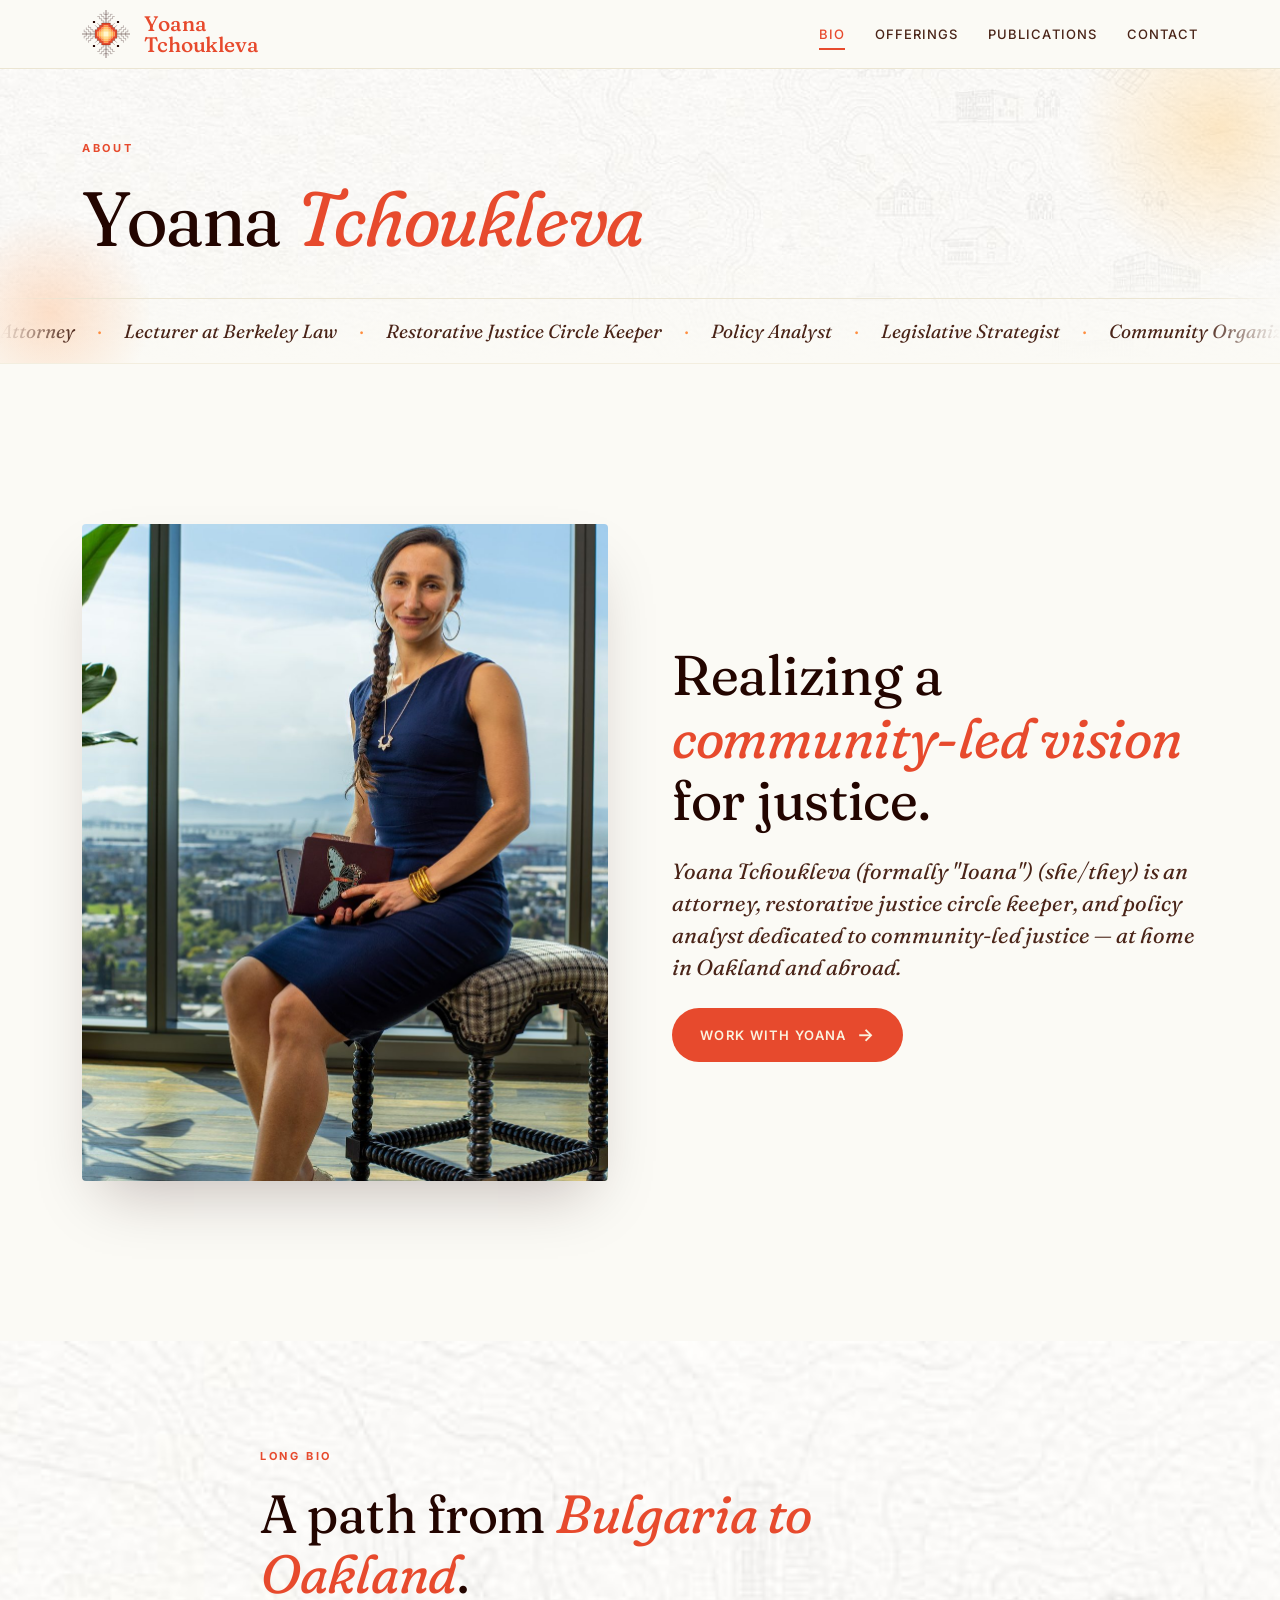
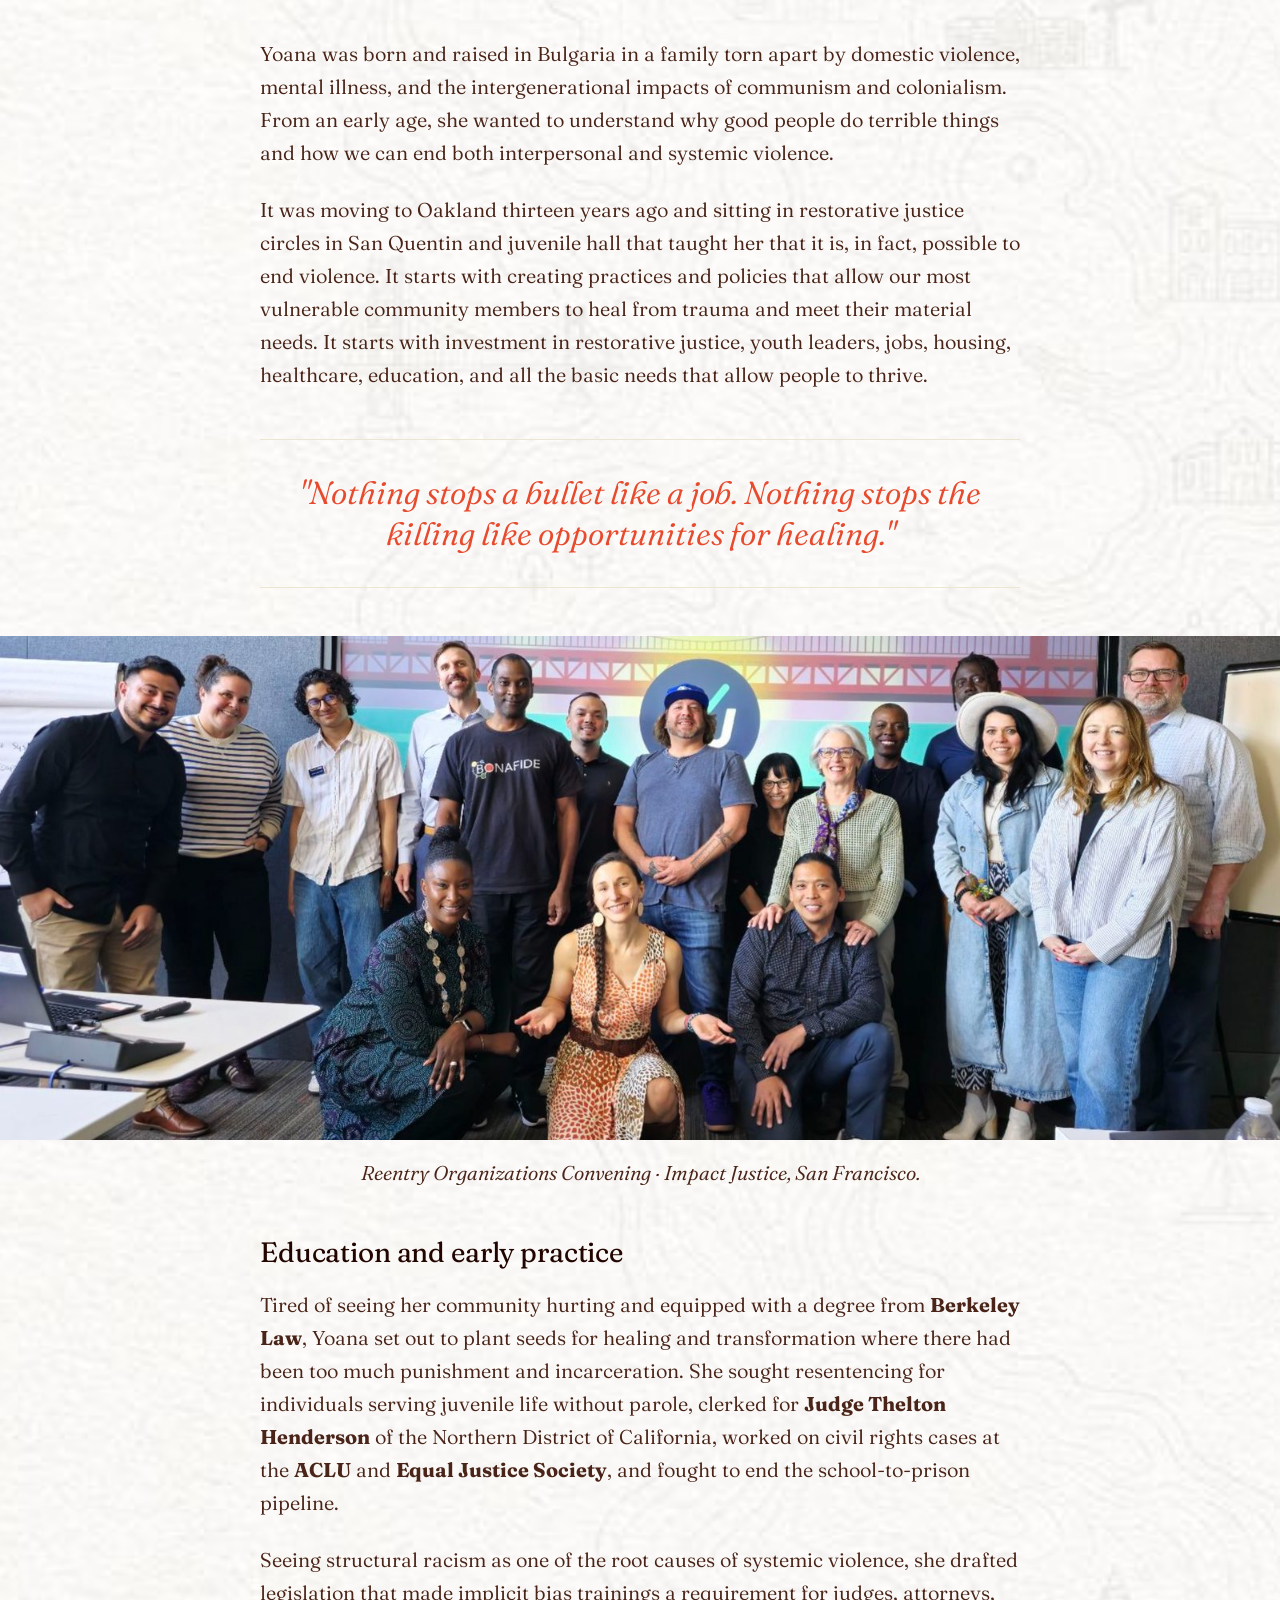
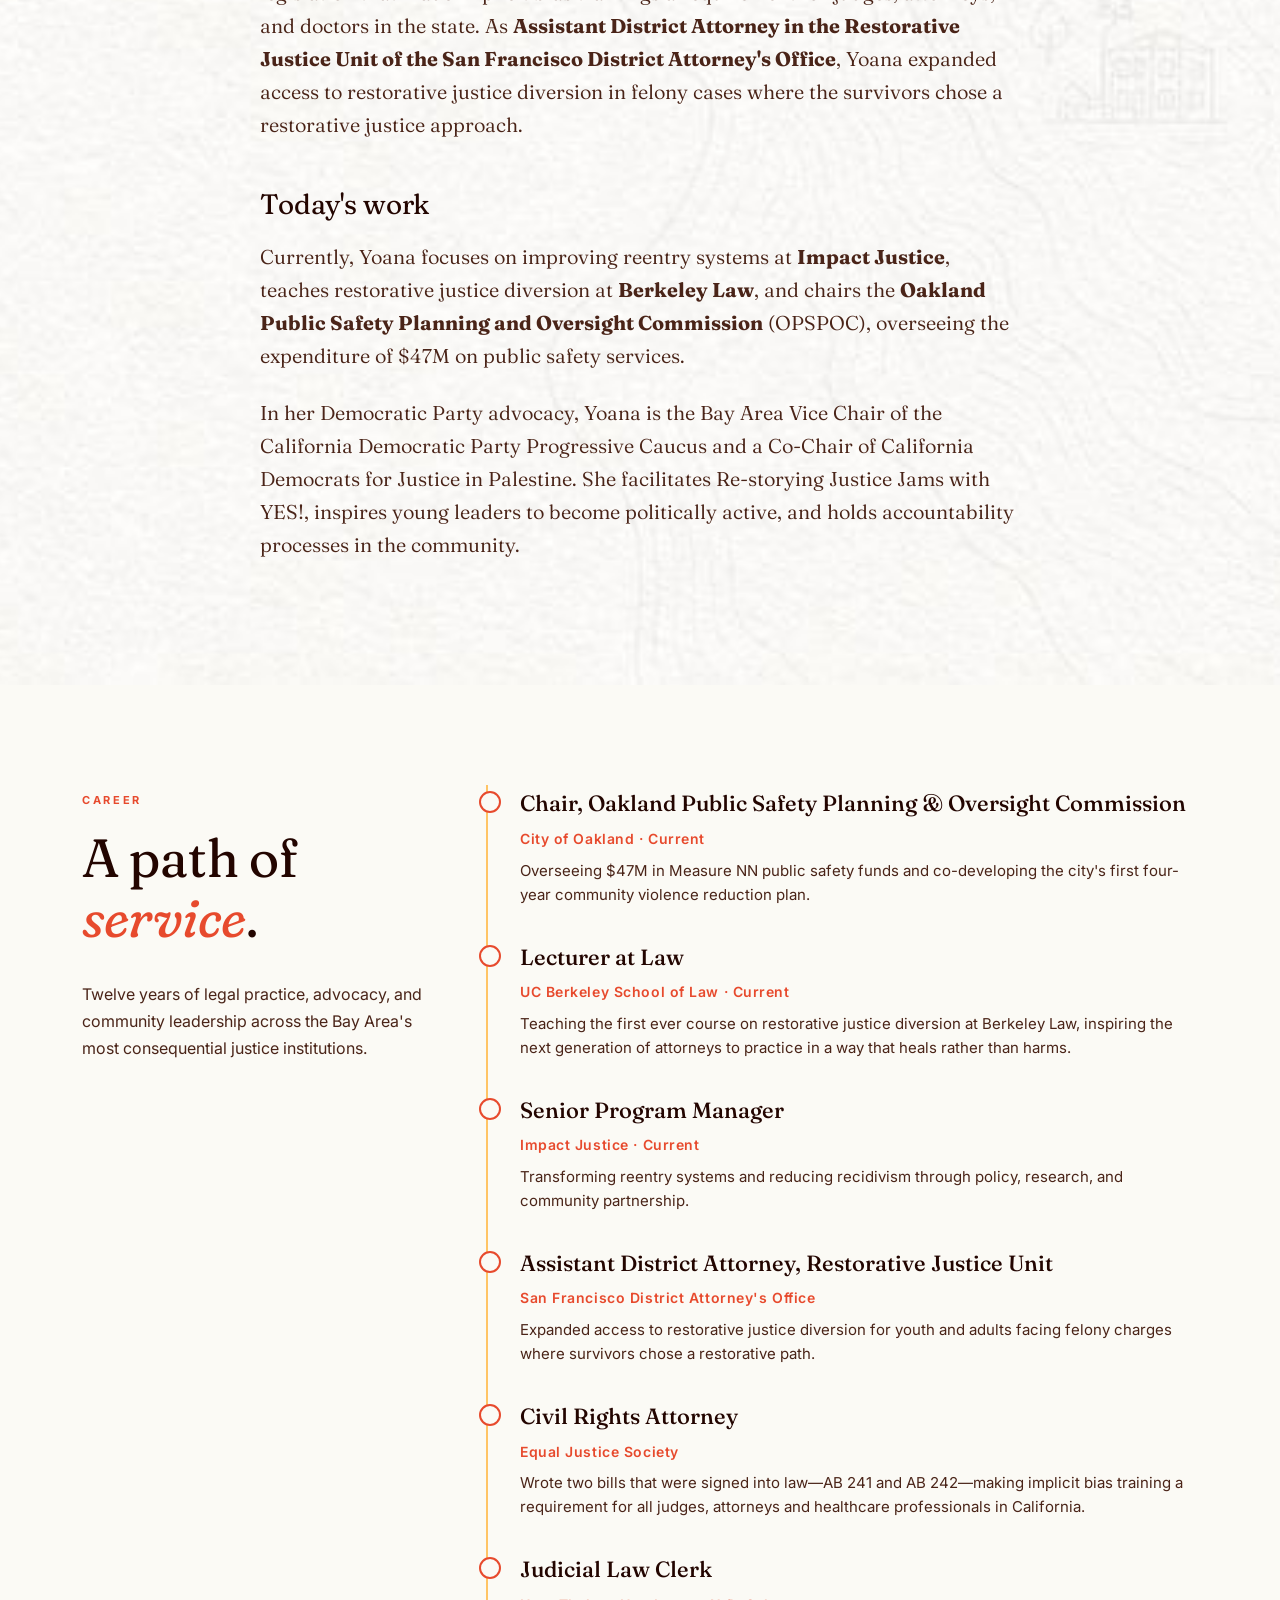
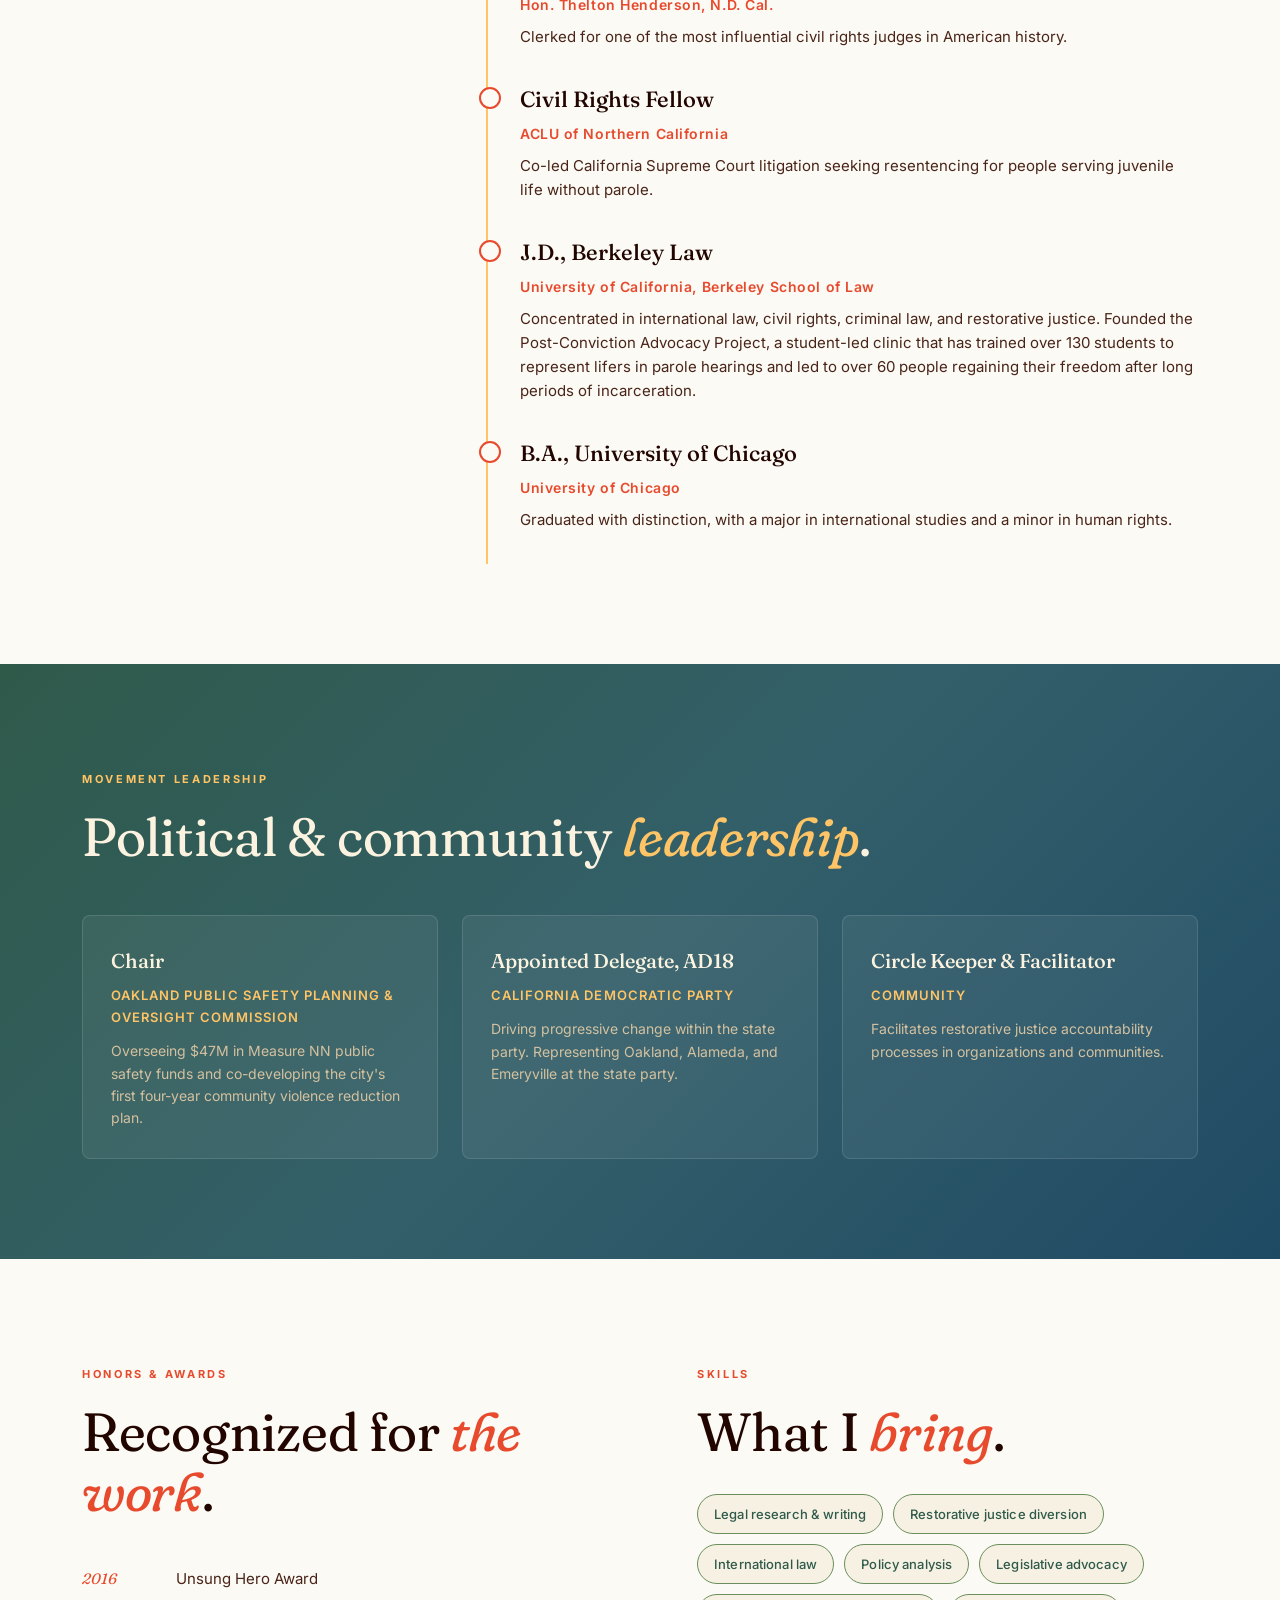
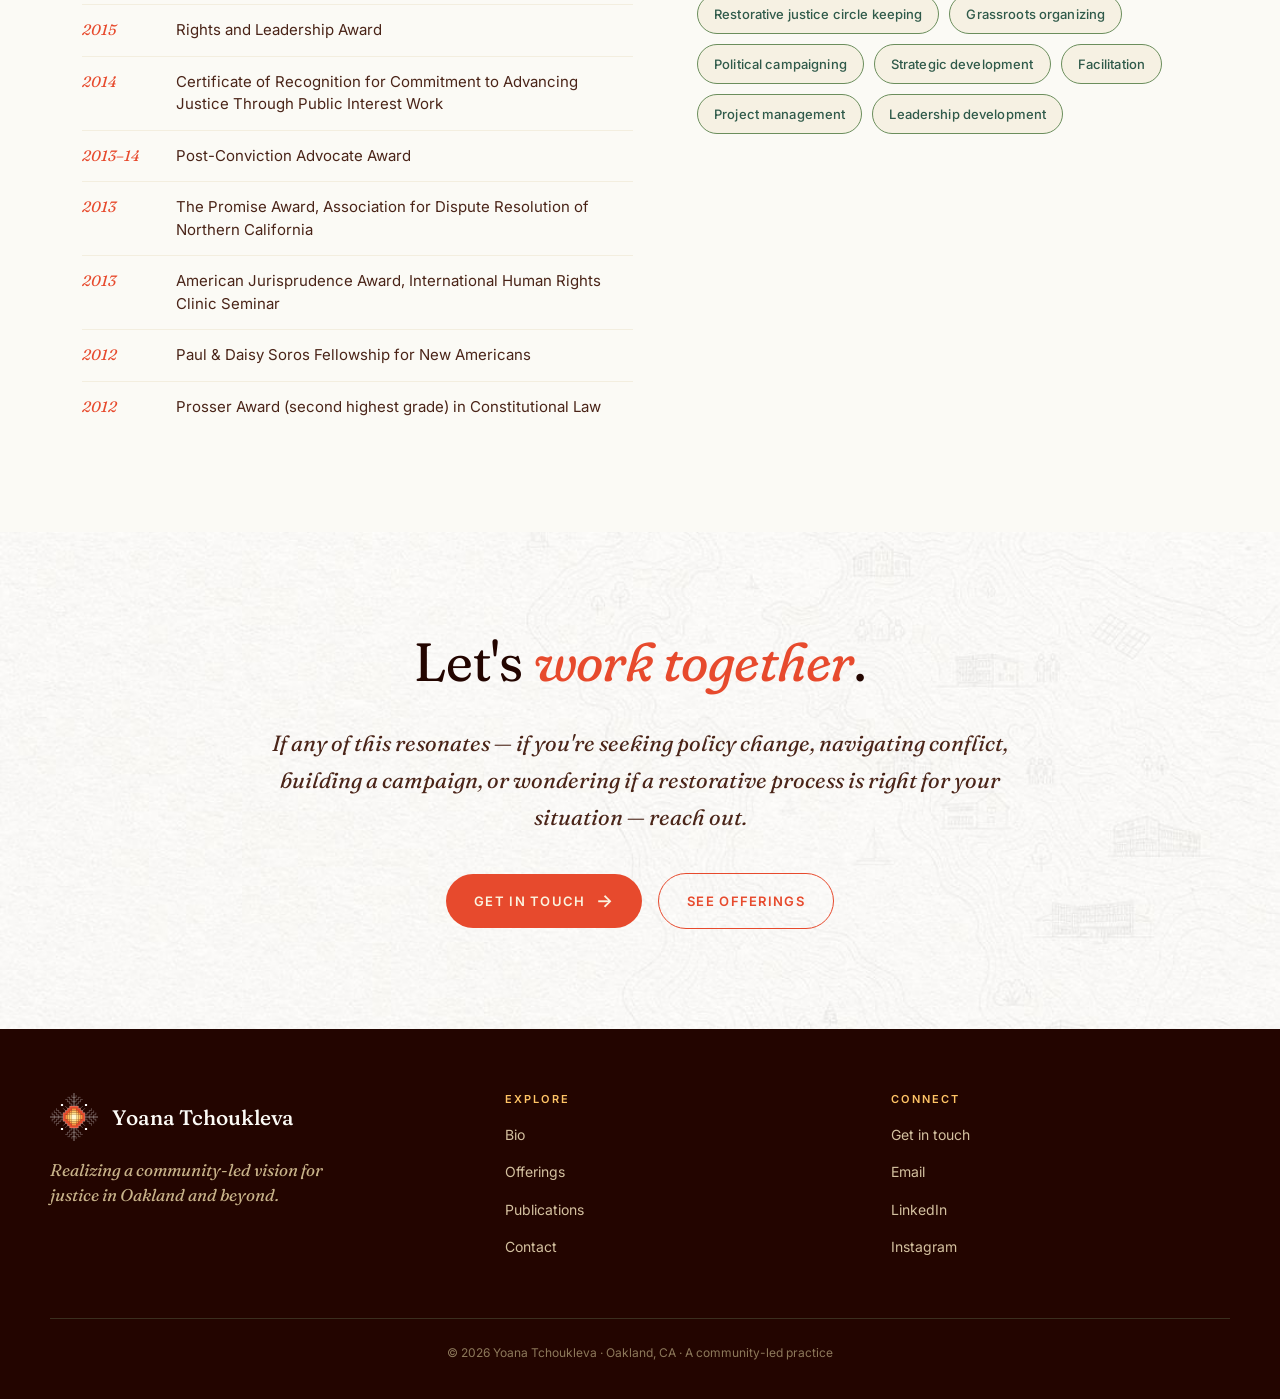
==== bio.html @ 7ffafb18 "Transfer Yoana Tchoukleva site files from iris-webflow-scripts Static multi-page site: index, bio, o" ====
<!DOCTYPE html>
<html lang="en">
<head>
<meta charset="UTF-8" />
<meta name="viewport" content="width=device-width, initial-scale=1.0" />
<title>Bio — Yoana Tchoukleva</title>
<link rel="preconnect" href="https://fonts.googleapis.com">
<link rel="preconnect" href="https://fonts.gstatic.com" crossorigin>
<link href="https://fonts.googleapis.com/css2?family=Fraunces:ital,opsz,wght,SOFT,WONK@0,9..144,300..700,0..100,0..1;1,9..144,300..700,0..100,0..1&family=Inter:wght@300;400;500;600;700&display=swap" rel="stylesheet">
<link rel="icon" type="image/svg+xml" href="logo-mark.svg">
<link rel="stylesheet" href="styles.css">
<style>
  .bio-hero {
    display: grid;
    grid-template-columns: 1fr 1fr;
    gap: 64px;
    align-items: center;
    padding: 80px 0;
  }
  @media (max-width: 860px) {
    .bio-hero { grid-template-columns: 1fr; }
  }
  .bio-portrait-large {
    aspect-ratio: 4/5;
    border-radius: 4px;
    background: url('assets/yoana-portrait-butterfly-book.jpg') center/cover no-repeat;
    box-shadow: 0 30px 60px -20px rgba(35,5,0,0.25);
    position: relative;
    overflow: hidden;
  }
  .bio-intro h2 {
    font-size: clamp(36px, 4.4vw, 56px);
    margin-bottom: 24px;
  }
  .bio-intro h2 em { font-style: italic; color: var(--red); font-variation-settings: "SOFT" 100; }
  .bio-intro .lede {
    font-family: 'Fraunces', serif;
    font-size: 22px; font-style: italic;
    color: var(--ink-soft);
    line-height: 1.45;
    margin-bottom: 24px;
  }
  .identity-line {
    margin: 22px 0 28px;
    font-family: 'Fraunces', serif;
    font-size: 17px;
    line-height: 1.6;
    color: var(--green-deep);
    border-left: 3px solid var(--sun);
    padding-left: 18px;
  }

  .bio-narrative {
    background: url('assets/texture.jpg') center/cover, var(--bg-warm);
    padding: 100px 0;
  }
  .bio-narrative .narrow p {
    font-family: 'Fraunces', serif;
    font-size: 20px;
    line-height: 1.65;
    color: var(--ink-soft);
    margin-bottom: 24px;
    font-weight: 350;
  }
  .bio-narrative .narrow p.pullquote {
    font-size: 32px; font-style: italic;
    color: var(--red); text-align: center;
    margin: 48px 0;
    line-height: 1.3;
    border-top: 1px solid var(--line);
    border-bottom: 1px solid var(--line);
    padding: 32px 0;
  }
  .bio-narrative h3 {
    font-family: 'Fraunces', serif;
    font-size: 28px;
    margin: 48px 0 20px;
    color: var(--ink);
  }
  .bio-image-wide {
    width: 100vw;
    margin-left: calc(-50vw + 50%);
    height: 56vh;
    max-height: 520px;
    margin-top: 48px;
    margin-bottom: 48px;
    background: url('assets/workshop-cohort-group.jpg') center/cover no-repeat;
  }
  .bio-image-caption {
    font-family: 'Fraunces', serif;
    font-style: italic;
    font-size: 15px;
    color: var(--ink-mute);
    text-align: center;
    margin-top: -32px;
    margin-bottom: 48px;
  }

  .timeline {
    background: var(--bg);
    padding: 100px 0;
  }
  .timeline-grid {
    display: grid;
    grid-template-columns: 1fr 2fr;
    gap: 48px;
  }
  @media (max-width: 720px) {
    .timeline-grid { grid-template-columns: 1fr; }
  }
  .timeline-list {
    list-style: none;
    border-left: 2px solid var(--sun);
    padding-left: 32px;
  }
  .timeline-list li {
    margin-bottom: 32px;
    position: relative;
  }
  .timeline-list li::before {
    content: "";
    position: absolute;
    left: -41px; top: 6px;
    width: 18px; height: 18px;
    border-radius: 50%;
    background: var(--bg);
    border: 2px solid var(--red);
  }
  .timeline-list .role {
    font-family: 'Fraunces', serif;
    font-size: 22px;
    font-weight: 500;
    color: var(--ink);
    margin-bottom: 4px;
  }
  .timeline-list .org {
    font-size: 14px;
    color: var(--red);
    font-weight: 600;
    letter-spacing: 0.04em;
    margin-bottom: 8px;
    display: block;
  }
  .timeline-list .desc {
    font-size: 15px;
    color: var(--ink-soft);
    line-height: 1.6;
  }

  .current-roles {
    background: linear-gradient(135deg, var(--green-deep) 0%, #335f6a 50%, var(--bay-deep) 100%);
    color: #fbf3df;
    padding: 100px 0;
  }
  .current-roles h2 { color: #fbf3df; }
  .current-roles h2 em { color: var(--sun); }
  .current-roles .section-eyebrow { color: var(--sun); }
  .roles-grid {
    display: grid;
    grid-template-columns: repeat(auto-fit, minmax(260px, 1fr));
    gap: 24px;
    margin-top: 48px;
  }
  .role-card {
    background: rgba(255,255,255,0.06);
    border: 1px solid rgba(255,255,255,0.12);
    border-radius: 8px;
    padding: 28px;
  }
  .role-card .role {
    font-family: 'Fraunces', serif;
    font-size: 20px;
    font-weight: 500;
    margin-bottom: 6px;
    color: #fbf3df;
  }
  .role-card .org {
    font-size: 13px;
    color: var(--sun);
    letter-spacing: 0.08em;
    text-transform: uppercase;
    font-weight: 600;
    display: block;
    margin-bottom: 12px;
  }
  .role-card p {
    font-size: 14px;
    color: #d4c19f;
    line-height: 1.6;
  }

  /* HONORS & SKILLS */
  .recognition { background: var(--bg); padding: 100px 0; }
  .recognition-grid {
    display: grid;
    grid-template-columns: 1.1fr 1fr;
    gap: 64px;
    align-items: start;
  }
  @media (max-width: 860px) {
    .recognition-grid { grid-template-columns: 1fr; gap: 48px; }
  }
  .awards-list { list-style: none; padding: 0; margin-top: 32px; }
  .awards-list li {
    display: flex;
    gap: 16px;
    padding: 14px 0;
    border-bottom: 1px solid var(--line-soft);
    font-size: 15px;
    color: var(--ink-soft);
    line-height: 1.5;
  }
  .awards-list li:last-child { border-bottom: none; }
  .awards-list .yr {
    flex-shrink: 0;
    width: 78px;
    font-family: 'Fraunces', serif;
    font-style: italic;
    color: var(--red);
    font-variation-settings: "SOFT" 50;
  }
  .skills-tags {
    display: flex;
    flex-wrap: wrap;
    gap: 10px;
    margin-top: 32px;
  }
  .skills-tags span {
    background: var(--bg-warm);
    border: 1px solid var(--green);
    color: var(--green-deep);
    border-radius: 999px;
    padding: 8px 16px;
    font-size: 13px;
    font-weight: 500;
    letter-spacing: 0.01em;
  }

  /* IDENTITY MARQUEE (scrolling roles across the bottom of the hero) */
  .page-header.bio-header { padding-bottom: 0; }
  .identity-marquee {
    position: relative; z-index: 1;
    margin-top: 36px;
    overflow: hidden;
    border-top: 1px solid var(--line);
    padding: 16px 0;
    -webkit-mask-image: linear-gradient(to right, transparent 0, #000 6%, #000 94%, transparent 100%);
            mask-image: linear-gradient(to right, transparent 0, #000 6%, #000 94%, transparent 100%);
  }
  .identity-marquee-track {
    display: inline-flex;
    align-items: center;
    white-space: nowrap;
    will-change: transform;
    animation: identity-scroll 40s linear infinite;
  }
  .identity-marquee-track span {
    flex-shrink: 0;
    font-family: 'Fraunces', serif;
    font-style: italic;
    font-size: 19px;
    color: var(--ink-soft);
  }
  .identity-marquee-track span::after {
    content: "·";
    color: var(--sun-deep);
    margin: 0 22px;
    font-style: normal;
  }
  @keyframes identity-scroll {
    from { transform: translateX(0); }
    to   { transform: translateX(-50%); }
  }
  @media (prefers-reduced-motion: reduce) {
    .identity-marquee-track { animation: none; }
  }
  .sr-only {
    position: absolute; width: 1px; height: 1px;
    padding: 0; margin: -1px; overflow: hidden;
    clip: rect(0,0,0,0); white-space: nowrap; border: 0;
  }
</style>
</head>
<body>

<!-- NAV -->
<nav class="nav">
  <div class="nav-inner">
    <a href="index.html" class="logo logo-full">
      <span class="logo-mark"><img src="logo-mark.svg" alt="" /></span>
      <span class="logo-name"><span>Yoana</span><span>Tchoukleva</span></span>
    </a>
    <ul class="nav-tabs">
      <li><a href="bio.html" class="active">Bio</a></li>
      <li><a href="offerings.html">Offerings</a></li>
      <li><a href="publications.html">Publications</a></li>
      <li><a href="contact.html">Contact</a></li>
    </ul>
  </div>
</nav>

<!-- PAGE HEADER -->
<header class="page-header bio-header">
  <div class="container">
    <div class="section-eyebrow">About</div>
    <h1>Yoana <em>Tchoukleva</em></h1>
    <p class="sr-only">Attorney · Lecturer at Berkeley Law · Restorative Justice Circle Keeper · Policy Analyst · Legislative Strategist · Community Organizer · Change Maker · Bridge Builder · Mother</p>
  </div>
  <div class="identity-marquee" aria-hidden="true">
    <div class="identity-marquee-track">
      <span>Attorney</span><span>Lecturer at Berkeley Law</span><span>Restorative Justice Circle Keeper</span><span>Policy Analyst</span><span>Legislative Strategist</span><span>Community Organizer</span><span>Change Maker</span><span>Bridge Builder</span><span>Mother</span><span>Attorney</span><span>Lecturer at Berkeley Law</span><span>Restorative Justice Circle Keeper</span><span>Policy Analyst</span><span>Legislative Strategist</span><span>Community Organizer</span><span>Change Maker</span><span>Bridge Builder</span><span>Mother</span>
    </div>
  </div>
</header>

<!-- INTRO + PORTRAIT -->
<section style="padding: 80px 0; background: var(--bg);">
  <div class="container">
    <div class="bio-hero">
      <div class="bio-portrait-large" aria-label="Photo of Yoana"></div>
      <div class="bio-intro">
        <h2>Realizing a <em>community-led vision</em> for justice.</h2>
        <p class="lede">Yoana Tchoukleva (formally "Ioana") (she/they) is an attorney, restorative justice circle keeper, and policy analyst dedicated to community-led justice — at home in Oakland and abroad.</p>
        <a href="contact.html" class="btn">Work with Yoana <span class="btn-arrow">→</span></a>
      </div>
    </div>
  </div>
</section>

<!-- NARRATIVE BIO -->
<section class="bio-narrative">
  <div class="container">
    <div class="narrow">
      <div class="section-eyebrow">Long Bio</div>
      <h2 class="section-title">A path from <em>Bulgaria to Oakland</em>.</h2>

      <p>Yoana was born and raised in Bulgaria in a family torn apart by domestic violence, mental illness, and the intergenerational impacts of communism and colonialism. From an early age, she wanted to understand why good people do terrible things and how we can end both interpersonal and systemic violence.</p>

      <p>It was moving to Oakland thirteen years ago and sitting in restorative justice circles in San Quentin and juvenile hall that taught her that it is, in fact, possible to end violence. It starts with creating practices and policies that allow our most vulnerable community members to heal from trauma and meet their material needs. It starts with investment in restorative justice, youth leaders, jobs, housing, healthcare, education, and all the basic needs that allow people to thrive.</p>

      <p class="pullquote">"Nothing stops a bullet like a job. Nothing stops the killing like opportunities for healing."</p>
    </div>
  </div>

  <div class="bio-image-wide" aria-label="Oakland community"></div>

  <div class="container">
    <div class="narrow">
      <p class="bio-image-caption">Reentry Organizations Convening · Impact Justice, San Francisco.</p>

      <h3>Education and early practice</h3>
      <p>Tired of seeing her community hurting and equipped with a degree from <strong>Berkeley Law</strong>, Yoana set out to plant seeds for healing and transformation where there had been too much punishment and incarceration. She sought resentencing for individuals serving juvenile life without parole, clerked for <strong>Judge Thelton Henderson</strong> of the Northern District of California, worked on civil rights cases at the <strong>ACLU</strong> and <strong>Equal Justice Society</strong>, and fought to end the school-to-prison pipeline.</p>

      <p>Seeing structural racism as one of the root causes of systemic violence, she drafted legislation that made implicit bias trainings a requirement for judges, attorneys, and doctors in the state. As <strong>Assistant District Attorney in the Restorative Justice Unit of the San Francisco District Attorney's Office</strong>, Yoana expanded access to restorative justice diversion in felony cases where the survivors chose a restorative justice approach.</p>

      <h3>Today's work</h3>
      <p>Currently, Yoana focuses on improving reentry systems at <strong>Impact Justice</strong>, teaches restorative justice diversion at <strong>Berkeley Law</strong>, and chairs the <strong>Oakland Public Safety Planning and Oversight Commission</strong> (OPSPOC), overseeing the expenditure of $47M on public safety services.</p>

      <p>In her Democratic Party advocacy, Yoana is the Bay Area Vice Chair of the California Democratic Party Progressive Caucus and a Co-Chair of California Democrats for Justice in Palestine. She facilitates Re-storying Justice Jams with YES!, inspires young leaders to become politically active, and holds accountability processes in the community.</p>
    </div>
  </div>
</section>

<!-- CAREER TIMELINE -->
<section class="timeline">
  <div class="container">
    <div class="timeline-grid">
      <div>
        <div class="section-eyebrow">Career</div>
        <h2 class="section-title">A path of <em>service</em>.</h2>
        <p style="color: var(--ink-soft); font-size: 16px;">Twelve years of legal practice, advocacy, and community leadership across the Bay Area's most consequential justice institutions.</p>
      </div>
      <ul class="timeline-list">
        <li>
          <div class="role">Chair, Oakland Public Safety Planning &amp; Oversight Commission</div>
          <span class="org">City of Oakland · Current</span>
          <p class="desc">Overseeing $47M in Measure NN public safety funds and co-developing the city's first four-year community violence reduction plan.</p>
        </li>
        <li>
          <div class="role">Lecturer at Law</div>
          <span class="org">UC Berkeley School of Law · Current</span>
          <p class="desc">Teaching the first ever course on restorative justice diversion at Berkeley Law, inspiring the next generation of attorneys to practice in a way that heals rather than harms.</p>
        </li>
        <li>
          <div class="role">Senior Program Manager</div>
          <span class="org">Impact Justice · Current</span>
          <p class="desc">Transforming reentry systems and reducing recidivism through policy, research, and community partnership.</p>
        </li>
        <li>
          <div class="role">Assistant District Attorney, Restorative Justice Unit</div>
          <span class="org">San Francisco District Attorney's Office</span>
          <p class="desc">Expanded access to restorative justice diversion for youth and adults facing felony charges where survivors chose a restorative path.</p>
        </li>
        <li>
          <div class="role">Civil Rights Attorney</div>
          <span class="org">Equal Justice Society</span>
          <p class="desc">Wrote two bills that were signed into law—AB 241 and AB 242—making implicit bias training a requirement for all judges, attorneys and healthcare professionals in California.</p>
        </li>
        <li>
          <div class="role">Judicial Law Clerk</div>
          <span class="org">Hon. Thelton Henderson, N.D. Cal.</span>
          <p class="desc">Clerked for one of the most influential civil rights judges in American history.</p>
        </li>
        <li>
          <div class="role">Civil Rights Fellow</div>
          <span class="org">ACLU of Northern California</span>
          <p class="desc">Co-led California Supreme Court litigation seeking resentencing for people serving juvenile life without parole.</p>
        </li>
        <li>
          <div class="role">J.D., Berkeley Law</div>
          <span class="org">University of California, Berkeley School of Law</span>
          <p class="desc">Concentrated in international law, civil rights, criminal law, and restorative justice. Founded the Post-Conviction Advocacy Project, a student-led clinic that has trained over 130 students to represent lifers in parole hearings and led to over 60 people regaining their freedom after long periods of incarceration.</p>
        </li>
        <li>
          <div class="role">B.A., University of Chicago</div>
          <span class="org">University of Chicago</span>
          <p class="desc">Graduated with distinction, with a major in international studies and a minor in human rights.</p>
        </li>
      </ul>
    </div>
  </div>
</section>

<!-- CURRENT POLITICAL ROLES -->
<section class="current-roles">
  <div class="container">
    <div class="section-eyebrow">Movement leadership</div>
    <h2 class="section-title">Political &amp; community <em>leadership</em>.</h2>
    <div class="roles-grid">
      <div class="role-card">
        <div class="role">Chair</div>
        <span class="org">Oakland Public Safety Planning &amp; Oversight Commission</span>
        <p>Overseeing $47M in Measure NN public safety funds and co-developing the city's first four-year community violence reduction plan.</p>
      </div>
      <div class="role-card">
        <div class="role">Appointed Delegate, AD18</div>
        <span class="org">California Democratic Party</span>
        <p>Driving progressive change within the state party. Representing Oakland, Alameda, and Emeryville at the state party.</p>
      </div>
      <div class="role-card">
        <div class="role">Circle Keeper &amp; Facilitator</div>
        <span class="org">Community</span>
        <p>Facilitates restorative justice accountability processes in organizations and communities.</p>
      </div>
    </div>
  </div>
</section>

<!-- HONORS & SKILLS -->
<section class="recognition">
  <div class="container">
    <div class="recognition-grid">
      <div>
        <div class="section-eyebrow">Honors &amp; Awards</div>
        <h2 class="section-title">Recognized for <em>the work</em>.</h2>
        <ul class="awards-list">
          <li><span class="yr">2016</span><span>Unsung Hero Award</span></li>
          <li><span class="yr">2015</span><span>Rights and Leadership Award</span></li>
          <li><span class="yr">2014</span><span>Certificate of Recognition for Commitment to Advancing Justice Through Public Interest Work</span></li>
          <li><span class="yr">2013–14</span><span>Post-Conviction Advocate Award</span></li>
          <li><span class="yr">2013</span><span>The Promise Award, Association for Dispute Resolution of Northern California</span></li>
          <li><span class="yr">2013</span><span>American Jurisprudence Award, International Human Rights Clinic Seminar</span></li>
          <li><span class="yr">2012</span><span>Paul &amp; Daisy Soros Fellowship for New Americans</span></li>
          <li><span class="yr">2012</span><span>Prosser Award (second highest grade) in Constitutional Law</span></li>
        </ul>
      </div>
      <div>
        <div class="section-eyebrow">Skills</div>
        <h2 class="section-title">What I <em>bring</em>.</h2>
        <div class="skills-tags">
          <span>Legal research &amp; writing</span>
          <span>Restorative justice diversion</span>
          <span>International law</span>
          <span>Policy analysis</span>
          <span>Legislative advocacy</span>
          <span>Restorative justice circle keeping</span>
          <span>Grassroots organizing</span>
          <span>Political campaigning</span>
          <span>Strategic development</span>
          <span>Facilitation</span>
          <span>Project management</span>
          <span>Leadership development</span>
        </div>
      </div>
    </div>
  </div>
</section>

<!-- CTA -->
<section style="padding: 100px 0; background: url('assets/texture.jpg') center/cover, var(--bg-warm); text-align: center;">
  <div class="container">
    <div class="narrow">
      <h2 class="section-title">Let's <em>work together</em>.</h2>
      <p style="font-family: 'Fraunces', serif; font-size: 22px; color: var(--ink-soft); font-style: italic; margin-bottom: 36px;">If any of this resonates — if you're seeking policy change, navigating conflict, building a campaign, or wondering if a restorative process is right for your situation — reach out.</p>
      <a href="contact.html" class="btn">Get in touch <span class="btn-arrow">→</span></a>
      <a href="offerings.html" class="btn btn-outline" style="margin-left: 12px;">See offerings</a>
    </div>
  </div>
</section>

<!-- FOOTER -->
<footer>
  <div class="footer-inner">
    <div>
      <a href="index.html" class="logo">
        <span class="logo-mark"><img src="logo-mark-light.svg" alt="" /></span>
        <span class="logo-name">Yoana Tchoukleva</span>
      </a>
      <p class="footer-blurb">Realizing a community-led vision for justice in Oakland and beyond.</p>
    </div>
    <div class="footer-col">
      <h4>Explore</h4>
      <ul>
        <li><a href="bio.html">Bio</a></li>
        <li><a href="offerings.html">Offerings</a></li>
        <li><a href="publications.html">Publications</a></li>
        <li><a href="contact.html">Contact</a></li>
      </ul>
    </div>
    <div class="footer-col">
      <h4>Connect</h4>
      <ul>
        <li><a href="contact.html">Get in touch</a></li>
        <li><a href="mailto:Yoana.Tchoukleva@gmail.com">Email</a></li>
        <li><a href="https://www.linkedin.com/in/ioanatchoukleva/" target="_blank" rel="noopener">LinkedIn</a></li>
        <li><a href="https://www.instagram.com/yoana.tch/" target="_blank" rel="noopener">Instagram</a></li>
      </ul>
    </div>
  </div>
  <div class="copyright">© <span class="cr-year">2026</span> Yoana Tchoukleva · Oakland, CA · A community-led practice</div>
</footer>

<script>document.querySelectorAll('.cr-year').forEach(function(el){el.textContent=new Date().getFullYear();});</script>

</body>
</html>
---- styles.css ----
/* ============================================================
   Yoana Tchoukleva — shared stylesheet (v2)
   Brighter palette · Fraunces headlines · community circle motif
   ============================================================ */

:root {
  /* === Pulled directly from Yoana Logo SVG === */
  --logo-cream:  #fff6cf;  /* innermost */
  --logo-pale:   #ffde8c;
  --logo-amber:  #ffc465;
  --logo-orange: #ff8e3f;
  --logo-red:    #e74a2d;  /* primary brand red — wordmark + frame */
  --logo-ink:    #230500;  /* deep brown-black */

  /* === Surfaces (off-white primary, textured paper as warm accent) === */
  --bg:        #fbfaf5;     /* off-white page background */
  --bg-card:   #ffffff;     /* pure white for cards */
  --bg-warm:   #f6f1e3;     /* paper tone behind texture */
  --bg-deep:   #ffe7b3;     /* deeper warm for highlights */

  /* === Ink === */
  --ink:       #230500;     /* deep brown-black from logo */
  --ink-soft:  #4a2418;     /* softer brown */
  --ink-mute:  #7a4a35;     /* muted warm brown */

  /* === Brights (logo) === */
  --sun:       #ffc465;     /* amber */
  --sun-deep:  #ff8e3f;     /* orange */
  --red:       #e74a2d;     /* vermillion — primary action */
  --red-deep:  #b83518;     /* darker red for hover */
  --gold:      #f4c656;     /* deeper gold (was too pale) */

  /* === Living accents — green & blue (Bay & hills) === */
  --green:      #6b8e5c;    /* hill green */
  --green-deep: #2f5a4a;    /* forest green */
  --bay:        #3e7393;    /* bay blue */
  --bay-deep:   #1f4a64;    /* deep bay */

  /* === Lines === */
  --line:      #ebe5d2;
  --line-soft: #f3eedf;
  --line-warm: #f4cc7d;
}

* { box-sizing: border-box; margin: 0; padding: 0; }
html { scroll-behavior: smooth; }

body {
  font-family: 'Inter', sans-serif;
  color: var(--ink);
  background: var(--bg);
  line-height: 1.7;
  font-weight: 400;
  -webkit-font-smoothing: antialiased;
}

h1, h2, h3, h4, .serif {
  font-family: 'Fraunces', serif;
  font-weight: 400;
  font-variation-settings: "SOFT" 50, "WONK" 0;
  letter-spacing: -0.005em;
  line-height: 1.12;
  color: var(--ink);
}

a { color: var(--red); text-decoration: none; transition: color .2s; }
a:hover { color: var(--red-deep); }

.container { max-width: 1180px; margin: 0 auto; padding: 0 32px; }
.narrow { max-width: 760px; margin: 0 auto; }

/* Footer logo uses cream — override for dark footer bg */
footer .logo .logo-name { color: var(--bg) !important; }

/* ============================================================
   NAV
   ============================================================ */
.nav {
  position: sticky; top: 0; z-index: 50;
  background: rgba(251, 250, 245, 0.94);
  backdrop-filter: blur(10px);
  border-bottom: 1px solid var(--line);
}
.nav-inner {
  display: flex; align-items: center; justify-content: space-between;
  padding: 10px 32px;
  max-width: 1180px; margin: 0 auto;
  min-height: 68px;
}
.logo {
  display: flex; align-items: center; gap: 14px;
  font-family: 'Fraunces', 'EB Garamond', serif;
  font-size: 21px; font-weight: 500; letter-spacing: -0.005em;
  color: var(--red) !important;
  line-height: 1.05;
  text-decoration: none !important;
  font-variation-settings: "SOFT" 50, "WONK" 0;
}
.logo:hover { color: var(--red-deep) !important; }
.logo-mark {
  width: 48px; height: 48px;
  display: inline-flex; align-items: center; justify-content: center;
  flex-shrink: 0;
}
.logo-mark img { width: 100%; height: 100%; display: block; }
.logo-name { white-space: nowrap; }
.logo-full .logo-name {
  display: flex; flex-direction: column; line-height: 1.0;
}
@media (max-width: 760px) {
  .logo { font-size: 18px; gap: 10px; }
  .logo-mark { width: 40px; height: 40px; }
  .logo-full .logo-name { display: none; }
}
.nav-tabs { display: flex; gap: 30px; list-style: none; }
.nav-tabs a {
  color: var(--ink-soft); font-size: 13px; font-weight: 500;
  letter-spacing: 0.08em; text-transform: uppercase;
  padding: 6px 0; border-bottom: 2px solid transparent;
  transition: color .2s, border-color .2s;
}
.nav-tabs a:hover { color: var(--red); border-bottom-color: var(--sun); }
.nav-tabs a.active { color: var(--red); border-bottom-color: var(--red); }
@media (max-width: 760px) {
  .nav-tabs { gap: 18px; }
  .nav-tabs a { font-size: 11px; }
  .logo .logo-name { display: none; }
}

/* ============================================================
   BUTTONS
   ============================================================ */
.btn {
  display: inline-flex; align-items: center; gap: 10px;
  padding: 16px 28px;
  background: var(--red); color: #fbf3df;
  border: none; border-radius: 999px;
  font-family: 'Inter', sans-serif;
  font-size: 13px; letter-spacing: 0.1em; font-weight: 600;
  text-transform: uppercase;
  cursor: pointer;
  transition: background .2s, transform .2s, box-shadow .2s;
  text-decoration: none !important;
}
.btn:hover {
  background: var(--red-deep); color: #fbf3df;
  transform: translateY(-1px);
  box-shadow: 0 12px 24px -10px rgba(231, 74, 45, 0.4);
}
.btn-arrow { font-size: 18px; line-height: 1; transition: transform .2s; }
.btn:hover .btn-arrow { transform: translateX(3px); }

.btn-outline {
  background: transparent; color: var(--red);
  border: 1.5px solid var(--red);
}
.btn-outline:hover { background: var(--red); color: #fbf3df; }

.btn-sun { background: var(--sun-deep); color: var(--ink); }
.btn-sun:hover { background: var(--sun); color: var(--ink); box-shadow: 0 12px 24px -10px rgba(255, 142, 63, 0.5); }

/* ============================================================
   SECTIONS
   ============================================================ */
section { padding: 88px 0; }
.section-eyebrow {
  font-size: 11px; letter-spacing: 0.24em; text-transform: uppercase;
  color: var(--red); font-weight: 700; margin-bottom: 18px;
  display: inline-block;
}
.section-title {
  font-family: 'Fraunces', serif;
  font-size: clamp(34px, 4.2vw, 56px);
  margin-bottom: 32px;
  font-weight: 400;
}
.section-title em {
  font-style: italic;
  color: var(--red);
  font-variation-settings: "SOFT" 100;
}

/* ============================================================
   PAGE HEADER (for non-home pages)
   ============================================================ */
.page-header {
  background:
    linear-gradient(180deg, rgba(251,250,245,0) 60%, rgba(251,250,245,1) 100%),
    url('assets/texture.jpg') center/cover no-repeat,
    var(--bg-warm);
  padding: 64px 0 56px;
  border-bottom: 1px solid var(--line-soft);
  position: relative;
  overflow: hidden;
}
.page-header::before {
  content: ""; position: absolute;
  top: -100px; right: -100px; width: 320px; height: 320px;
  border-radius: 50%;
  background: radial-gradient(circle, rgba(255, 196, 101, 0.35) 0%, transparent 65%);
  pointer-events: none;
}
.page-header::after {
  content: ""; position: absolute;
  bottom: -60px; left: -60px; width: 220px; height: 220px;
  border-radius: 50%;
  background: radial-gradient(circle, rgba(255, 142, 63, 0.25) 0%, transparent 65%);
  pointer-events: none;
}
.page-header .container { position: relative; z-index: 1; }
.page-header h1 {
  font-size: clamp(48px, 6vw, 84px);
  margin-bottom: 20px;
}
.page-header h1 em { font-style: italic; color: var(--red); font-variation-settings: "SOFT" 100; }
.page-header .lede {
  font-family: 'Fraunces', serif;
  font-size: clamp(20px, 1.8vw, 24px);
  font-style: italic;
  color: var(--ink-soft);
  max-width: 700px;
  line-height: 1.4;
}

/* ============================================================
   FOOTER
   ============================================================ */
footer {
  background: var(--ink);
  color: #d4c19f;
  padding: 64px 32px 36px;
  margin-top: 0;
}
.footer-inner {
  display: grid;
  grid-template-columns: 1.2fr 1fr 1fr;
  gap: 48px;
  max-width: 1180px; margin: 0 auto;
}
@media (max-width: 720px) {
  .footer-inner { grid-template-columns: 1fr; gap: 32px; }
}
footer .logo { color: #fbf3df !important; margin-bottom: 16px; }
footer .footer-blurb {
  font-family: 'Fraunces', serif;
  font-style: italic;
  font-size: 17px;
  color: #c8b389;
  line-height: 1.5;
  max-width: 320px;
}
.footer-col h4 {
  font-family: 'Inter', sans-serif;
  font-size: 11px; letter-spacing: 0.2em; text-transform: uppercase;
  color: var(--sun); font-weight: 600; margin-bottom: 16px;
}
.footer-col ul { list-style: none; }
.footer-col li { margin-bottom: 10px; }
.footer-col a {
  color: #d4c19f; font-size: 14px;
}
.footer-col a:hover { color: var(--sun); }
.copyright {
  text-align: center; margin-top: 48px;
  font-size: 12px; color: #8d795a;
  border-top: 1px solid #3a2f1f;
  padding-top: 24px;
  max-width: 1180px;
  margin-left: auto; margin-right: auto;
}
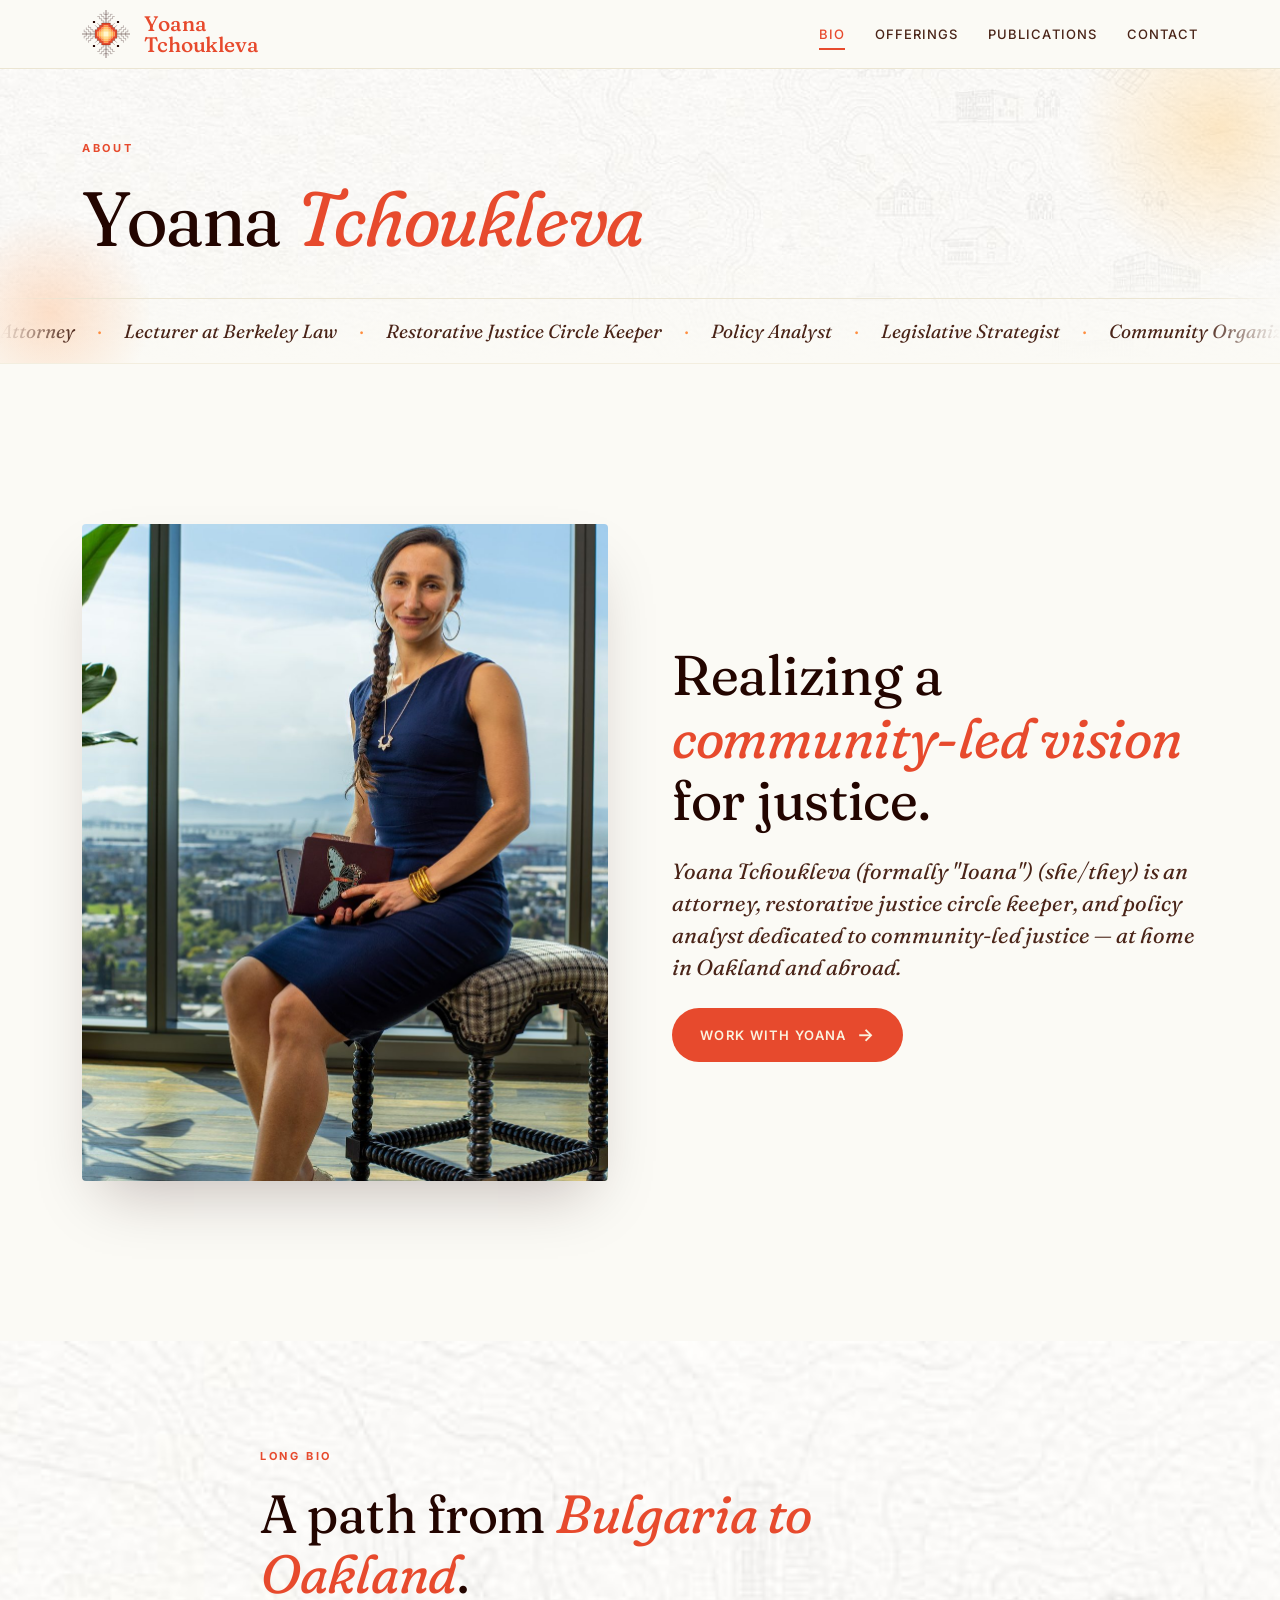
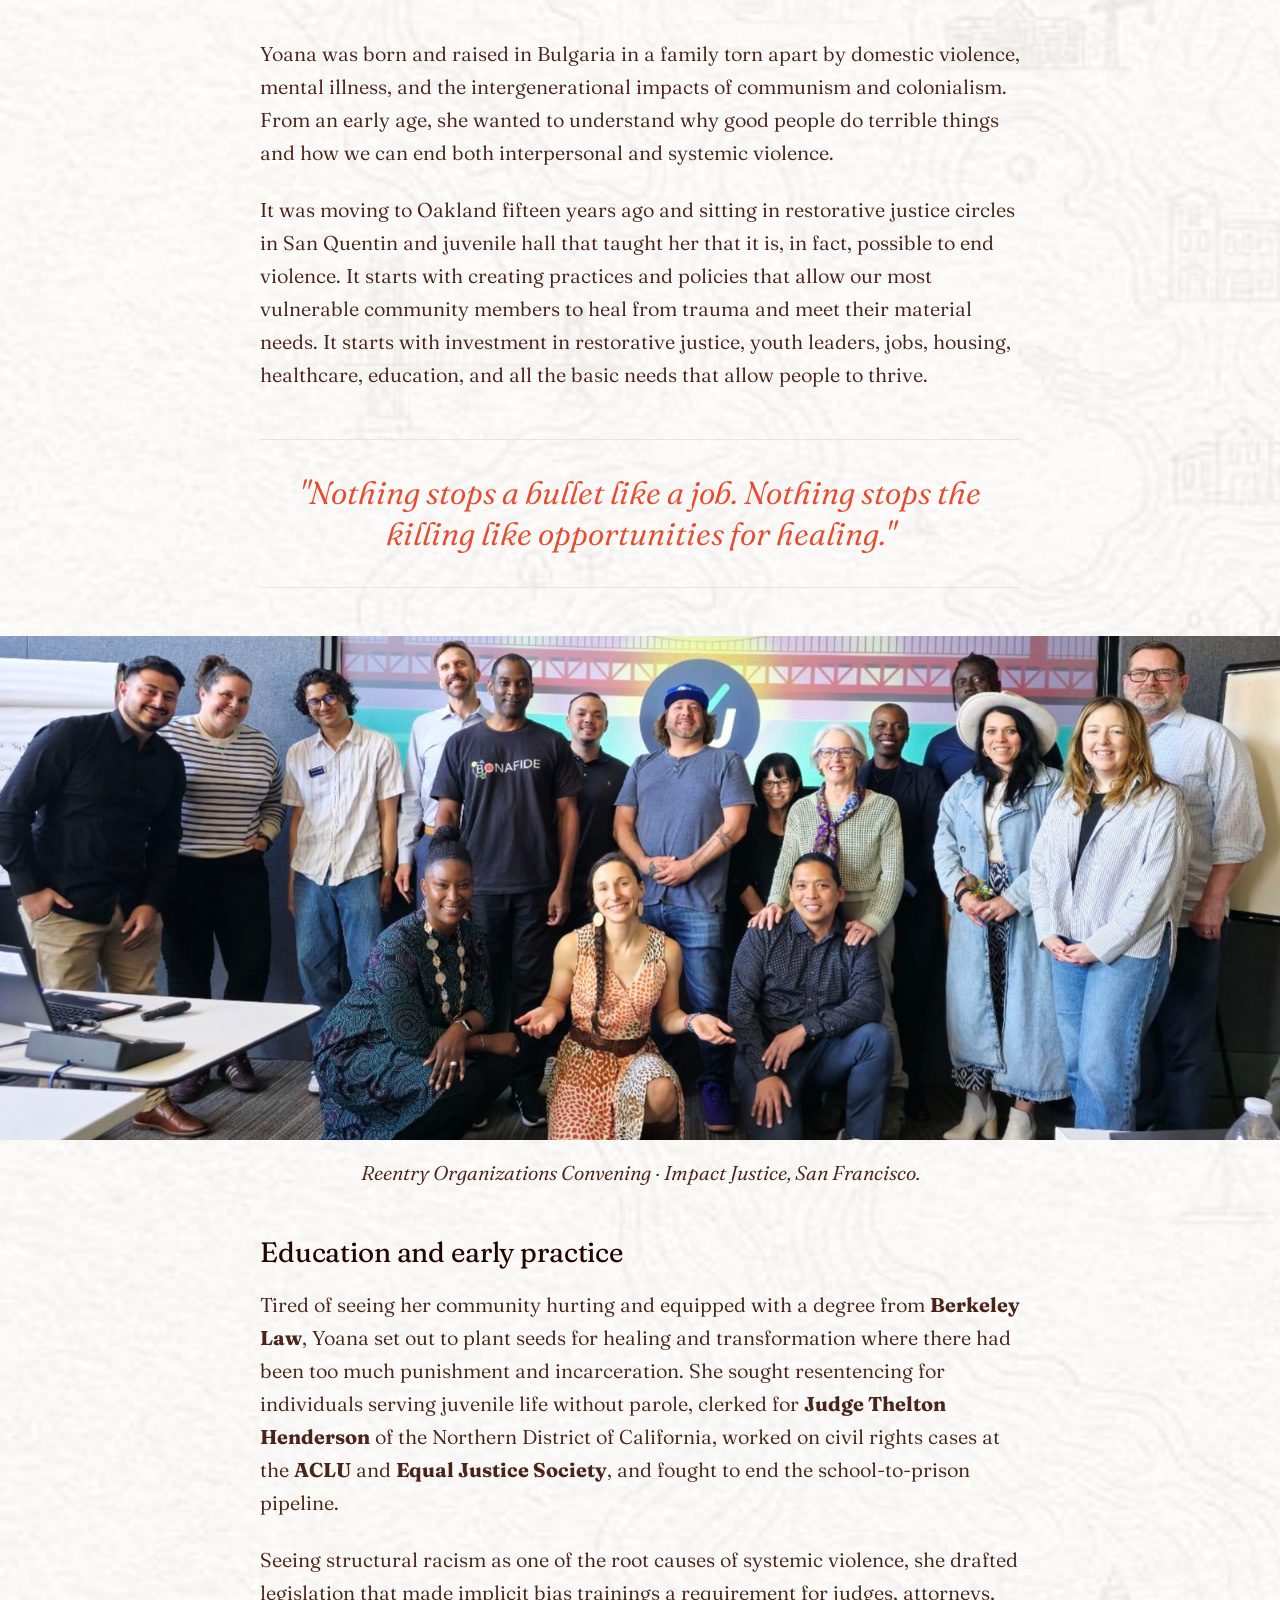
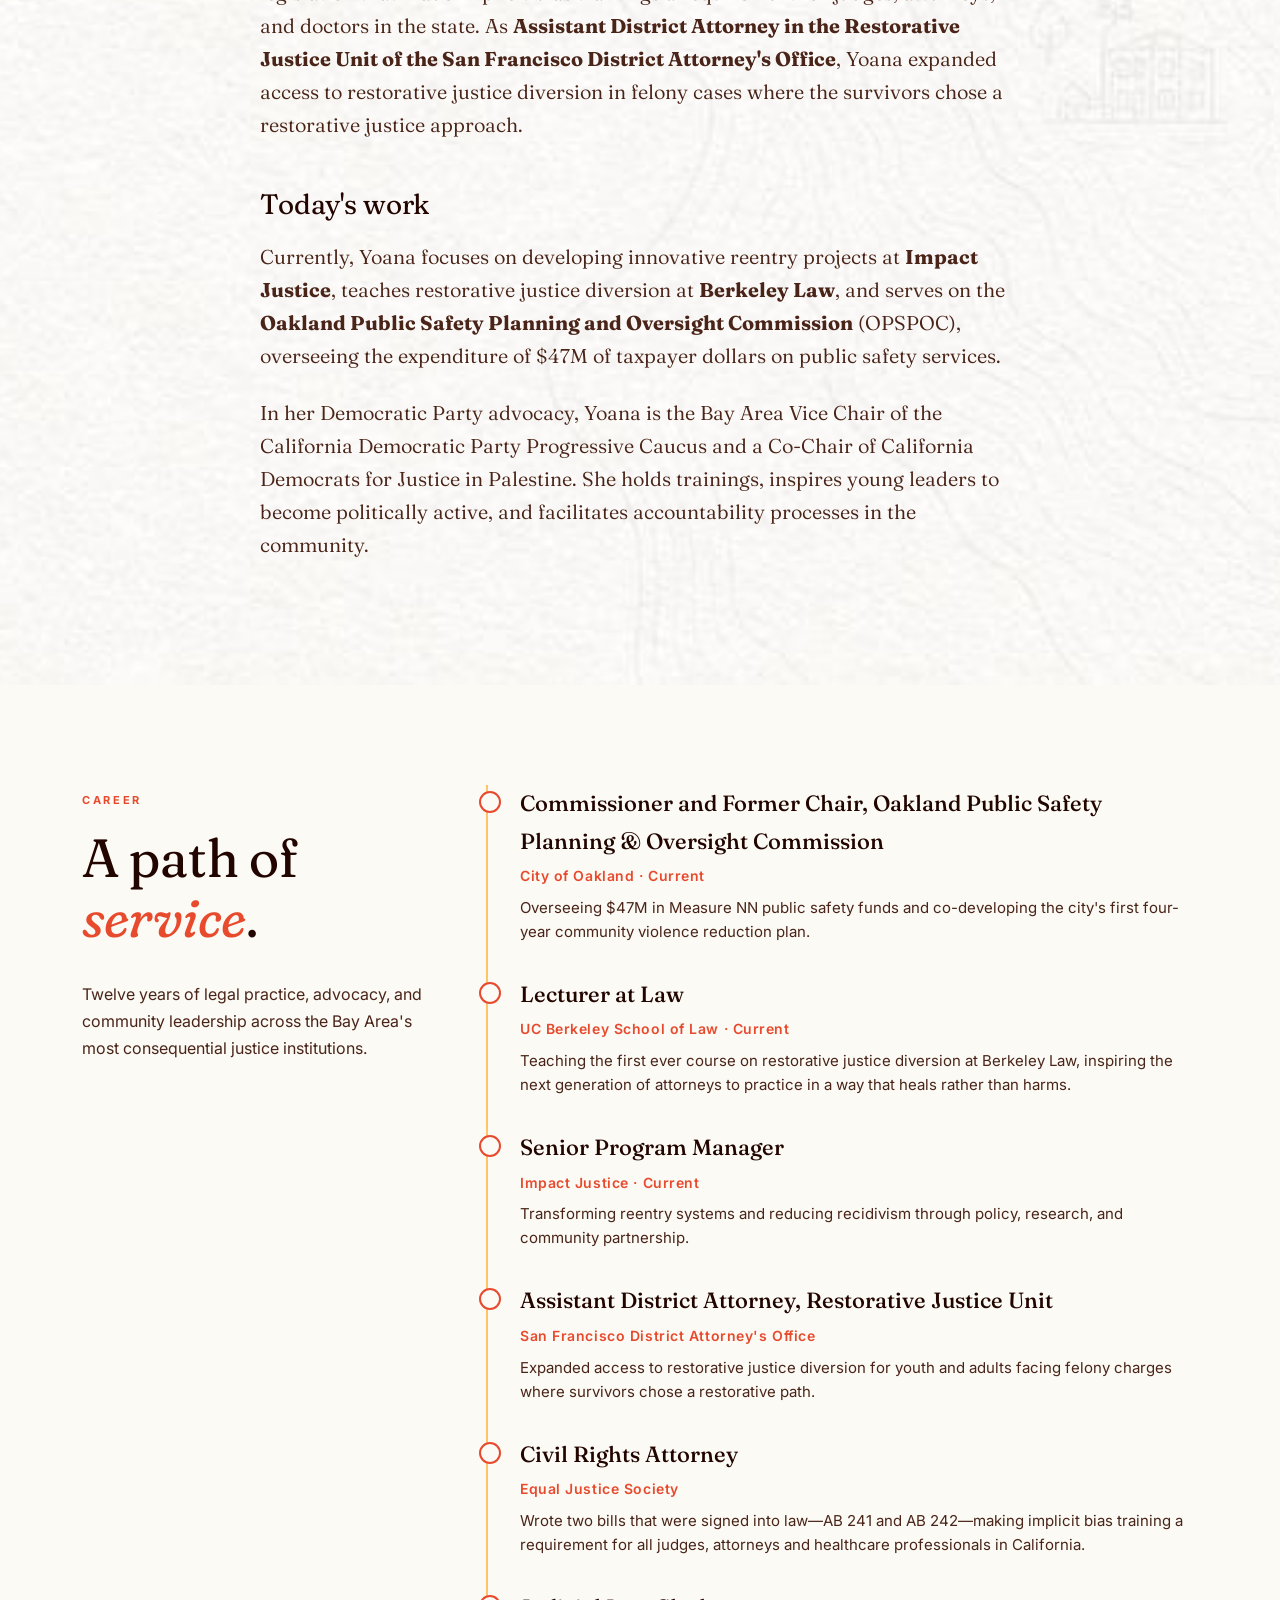
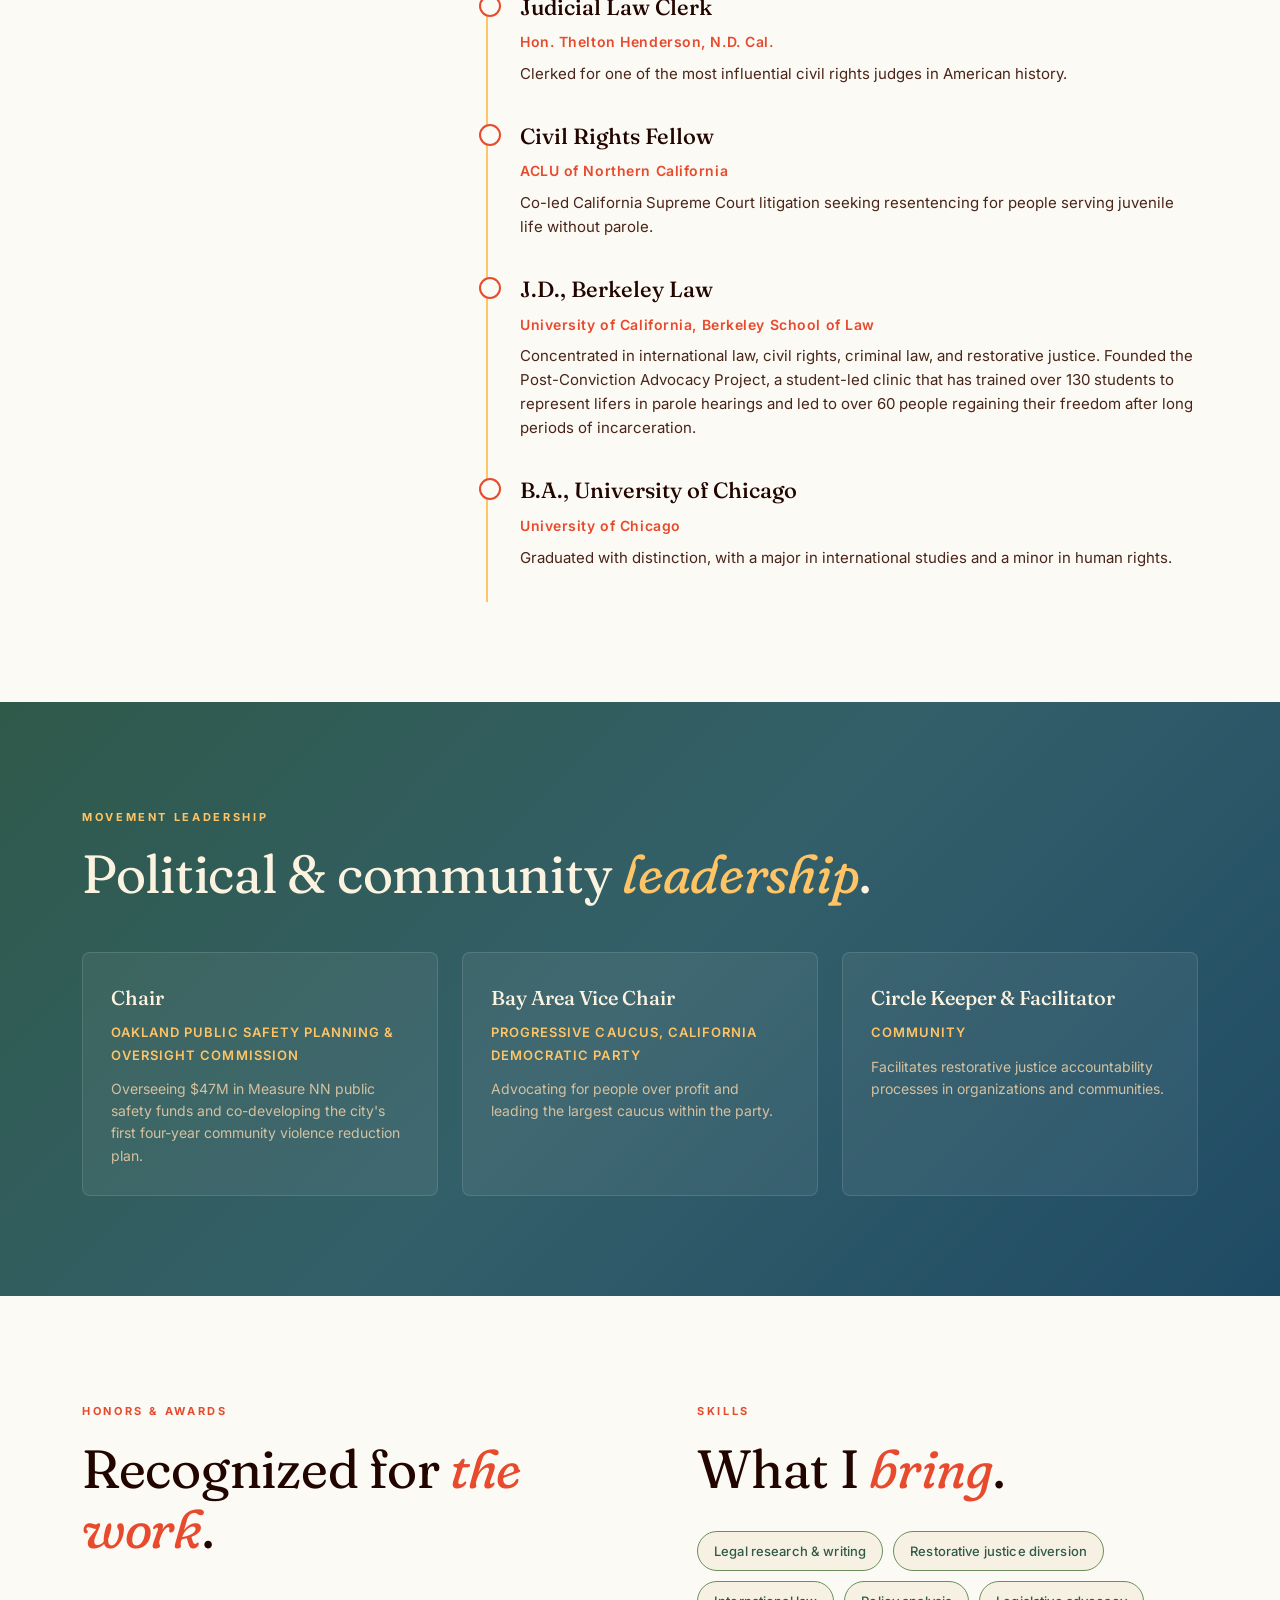
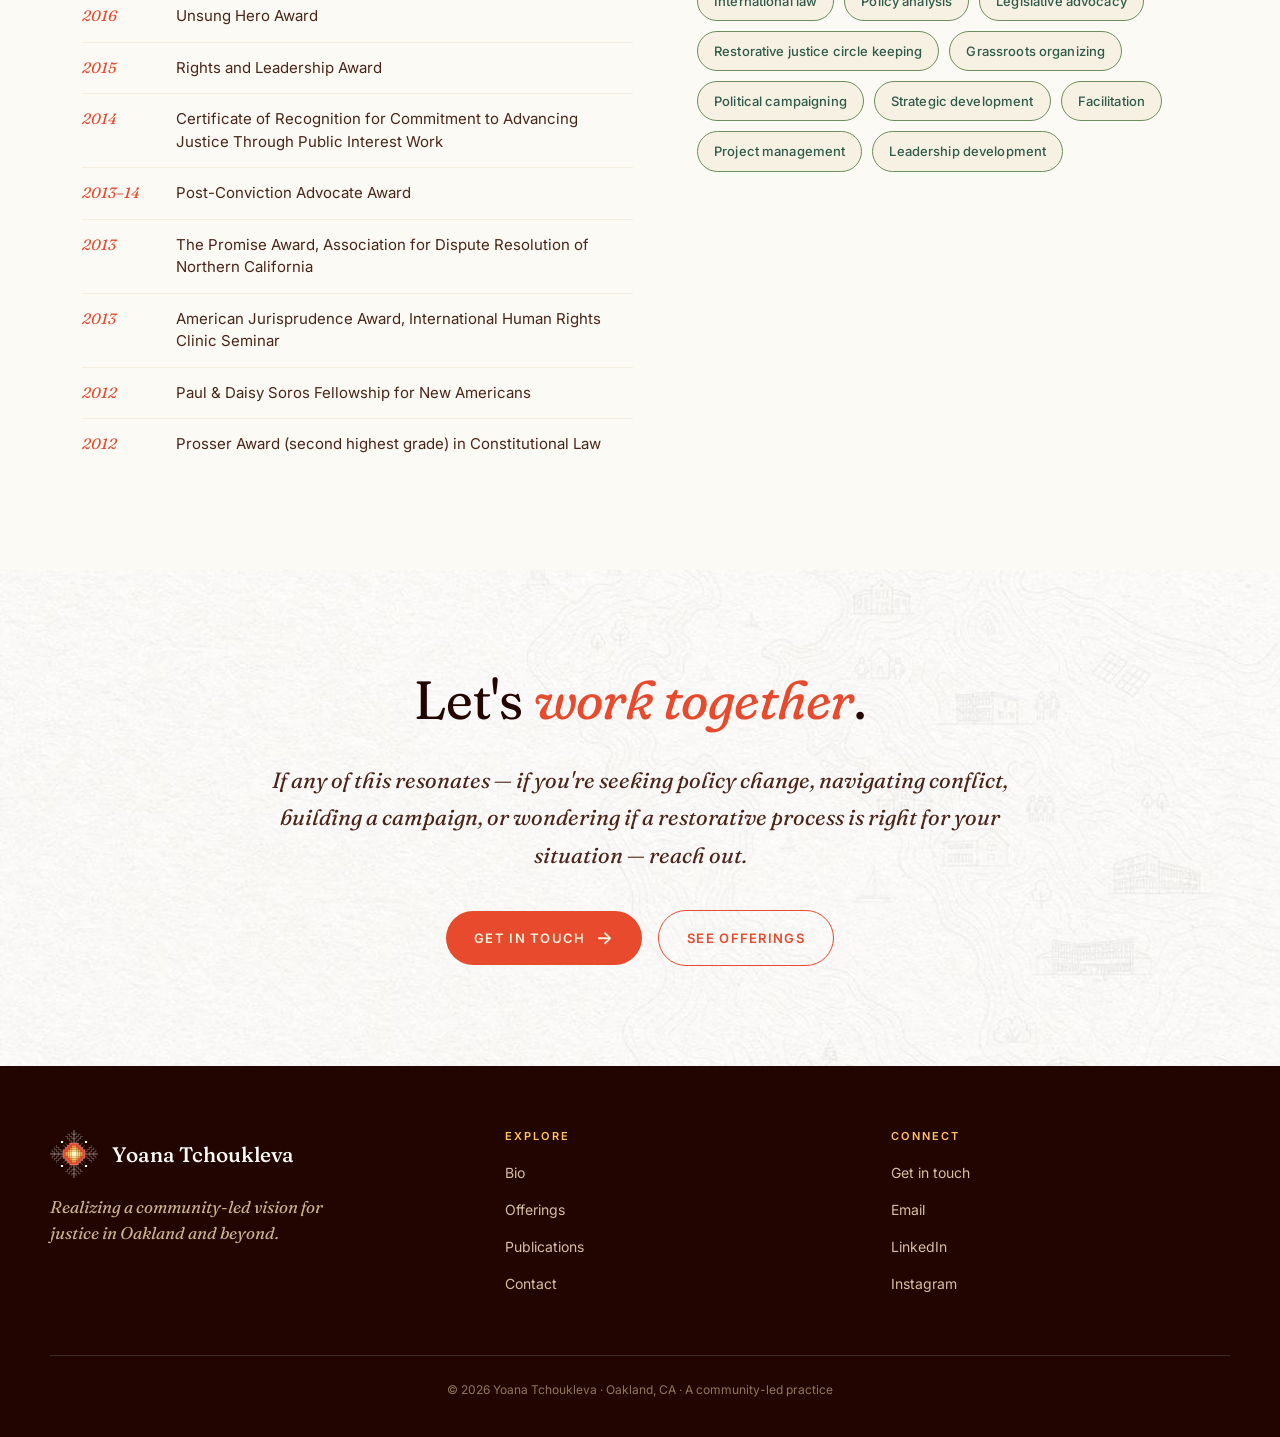
==== commit c40f62e1: "Update roles, timeline, and bio copy across home and bio pages - Home: credentials strip Chair -> Co" ====
--- a/bio.html
+++ b/bio.html
@@ -336,7 +336,7 @@
 
       <p>Yoana was born and raised in Bulgaria in a family torn apart by domestic violence, mental illness, and the intergenerational impacts of communism and colonialism. From an early age, she wanted to understand why good people do terrible things and how we can end both interpersonal and systemic violence.</p>
 
-      <p>It was moving to Oakland thirteen years ago and sitting in restorative justice circles in San Quentin and juvenile hall that taught her that it is, in fact, possible to end violence. It starts with creating practices and policies that allow our most vulnerable community members to heal from trauma and meet their material needs. It starts with investment in restorative justice, youth leaders, jobs, housing, healthcare, education, and all the basic needs that allow people to thrive.</p>
+      <p>It was moving to Oakland fifteen years ago and sitting in restorative justice circles in San Quentin and juvenile hall that taught her that it is, in fact, possible to end violence. It starts with creating practices and policies that allow our most vulnerable community members to heal from trauma and meet their material needs. It starts with investment in restorative justice, youth leaders, jobs, housing, healthcare, education, and all the basic needs that allow people to thrive.</p>
 
       <p class="pullquote">"Nothing stops a bullet like a job. Nothing stops the killing like opportunities for healing."</p>
     </div>
@@ -354,9 +354,9 @@
       <p>Seeing structural racism as one of the root causes of systemic violence, she drafted legislation that made implicit bias trainings a requirement for judges, attorneys, and doctors in the state. As <strong>Assistant District Attorney in the Restorative Justice Unit of the San Francisco District Attorney's Office</strong>, Yoana expanded access to restorative justice diversion in felony cases where the survivors chose a restorative justice approach.</p>
 
       <h3>Today's work</h3>
-      <p>Currently, Yoana focuses on improving reentry systems at <strong>Impact Justice</strong>, teaches restorative justice diversion at <strong>Berkeley Law</strong>, and chairs the <strong>Oakland Public Safety Planning and Oversight Commission</strong> (OPSPOC), overseeing the expenditure of $47M on public safety services.</p>
-
-      <p>In her Democratic Party advocacy, Yoana is the Bay Area Vice Chair of the California Democratic Party Progressive Caucus and a Co-Chair of California Democrats for Justice in Palestine. She facilitates Re-storying Justice Jams with YES!, inspires young leaders to become politically active, and holds accountability processes in the community.</p>
+      <p>Currently, Yoana focuses on developing innovative reentry projects at <strong>Impact Justice</strong>, teaches restorative justice diversion at <strong>Berkeley Law</strong>, and serves on the <strong>Oakland Public Safety Planning and Oversight Commission</strong> (OPSPOC), overseeing the expenditure of $47M of taxpayer dollars on public safety services.</p>
+
+      <p>In her Democratic Party advocacy, Yoana is the Bay Area Vice Chair of the California Democratic Party Progressive Caucus and a Co-Chair of California Democrats for Justice in Palestine. She holds trainings, inspires young leaders to become politically active, and facilitates accountability processes in the community.</p>
     </div>
   </div>
 </section>
@@ -372,7 +372,7 @@
       </div>
       <ul class="timeline-list">
         <li>
-          <div class="role">Chair, Oakland Public Safety Planning &amp; Oversight Commission</div>
+          <div class="role">Commissioner and Former Chair, Oakland Public Safety Planning &amp; Oversight Commission</div>
           <span class="org">City of Oakland · Current</span>
           <p class="desc">Overseeing $47M in Measure NN public safety funds and co-developing the city's first four-year community violence reduction plan.</p>
         </li>
@@ -433,9 +433,9 @@
         <p>Overseeing $47M in Measure NN public safety funds and co-developing the city's first four-year community violence reduction plan.</p>
       </div>
       <div class="role-card">
-        <div class="role">Appointed Delegate, AD18</div>
-        <span class="org">California Democratic Party</span>
-        <p>Driving progressive change within the state party. Representing Oakland, Alameda, and Emeryville at the state party.</p>
+        <div class="role">Bay Area Vice Chair</div>
+        <span class="org">Progressive Caucus, California Democratic Party</span>
+        <p>Advocating for people over profit and leading the largest caucus within the party.</p>
       </div>
       <div class="role-card">
         <div class="role">Circle Keeper &amp; Facilitator</div>
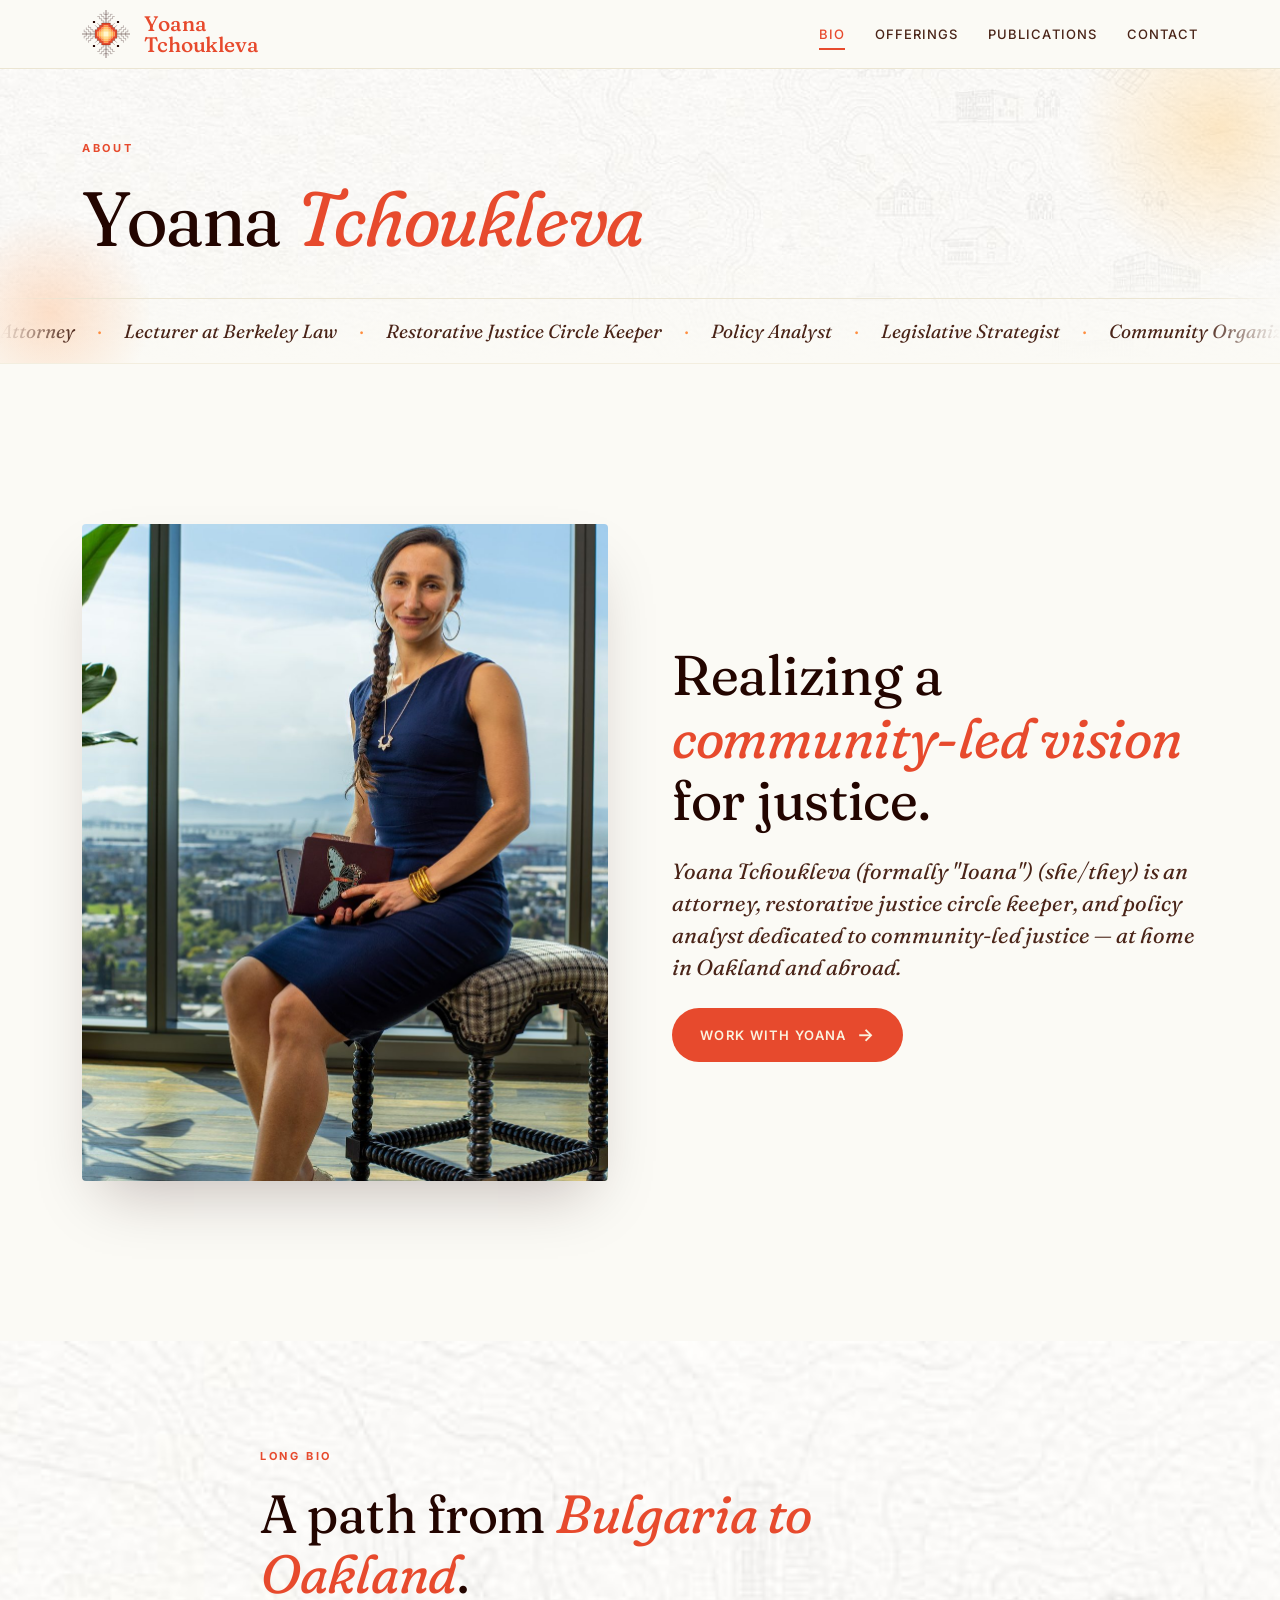
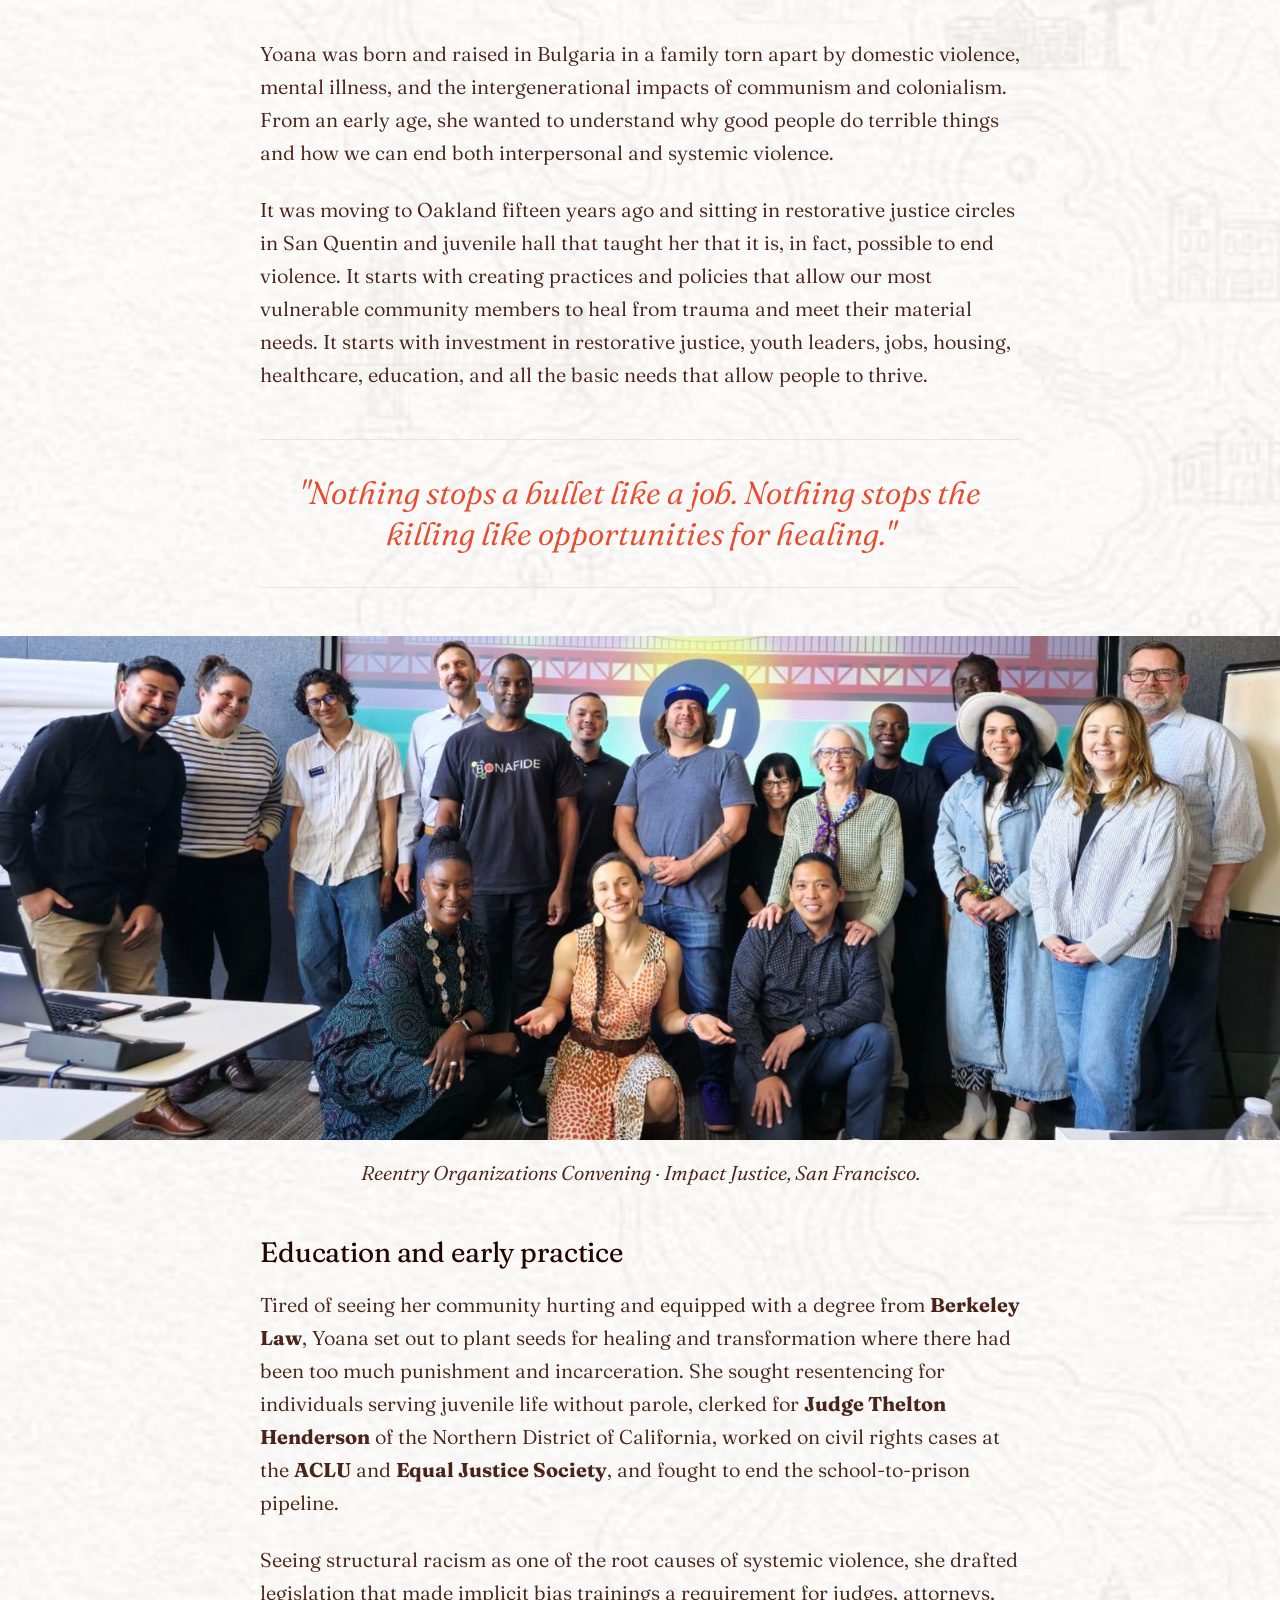
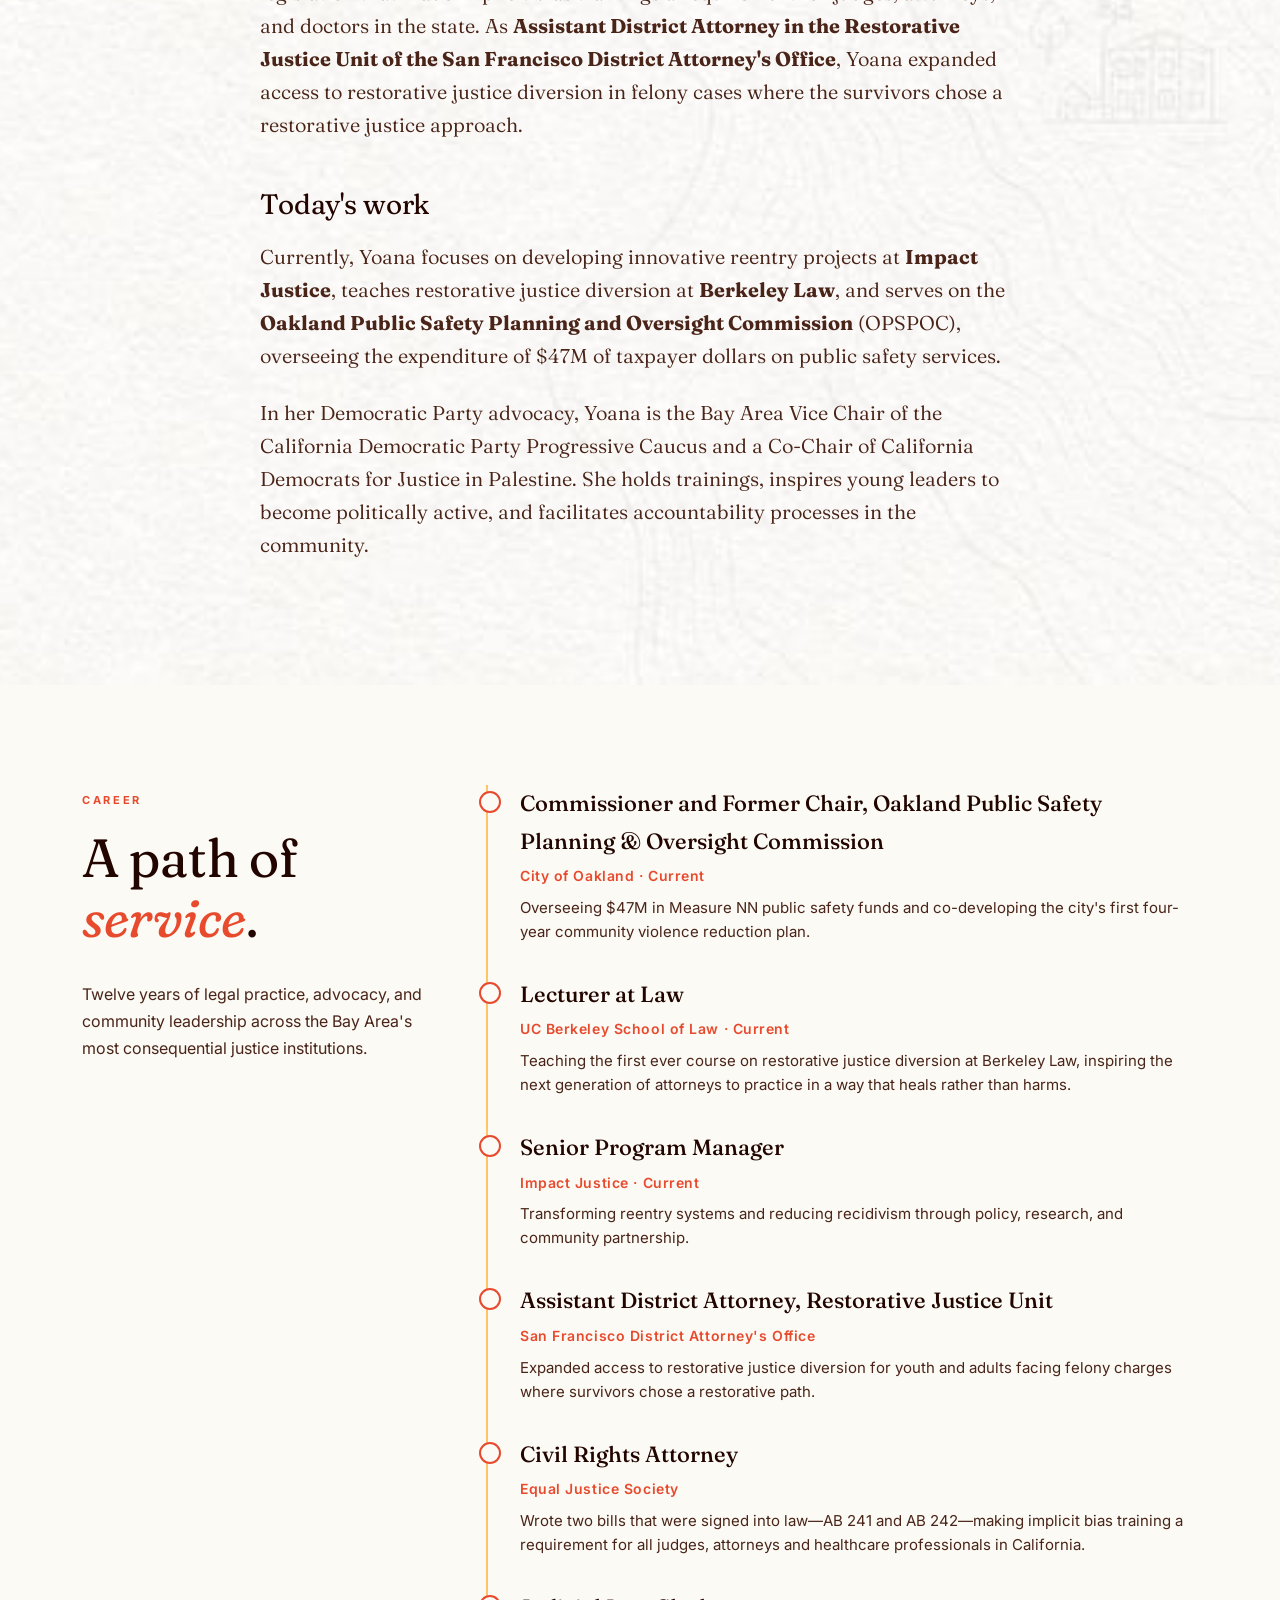
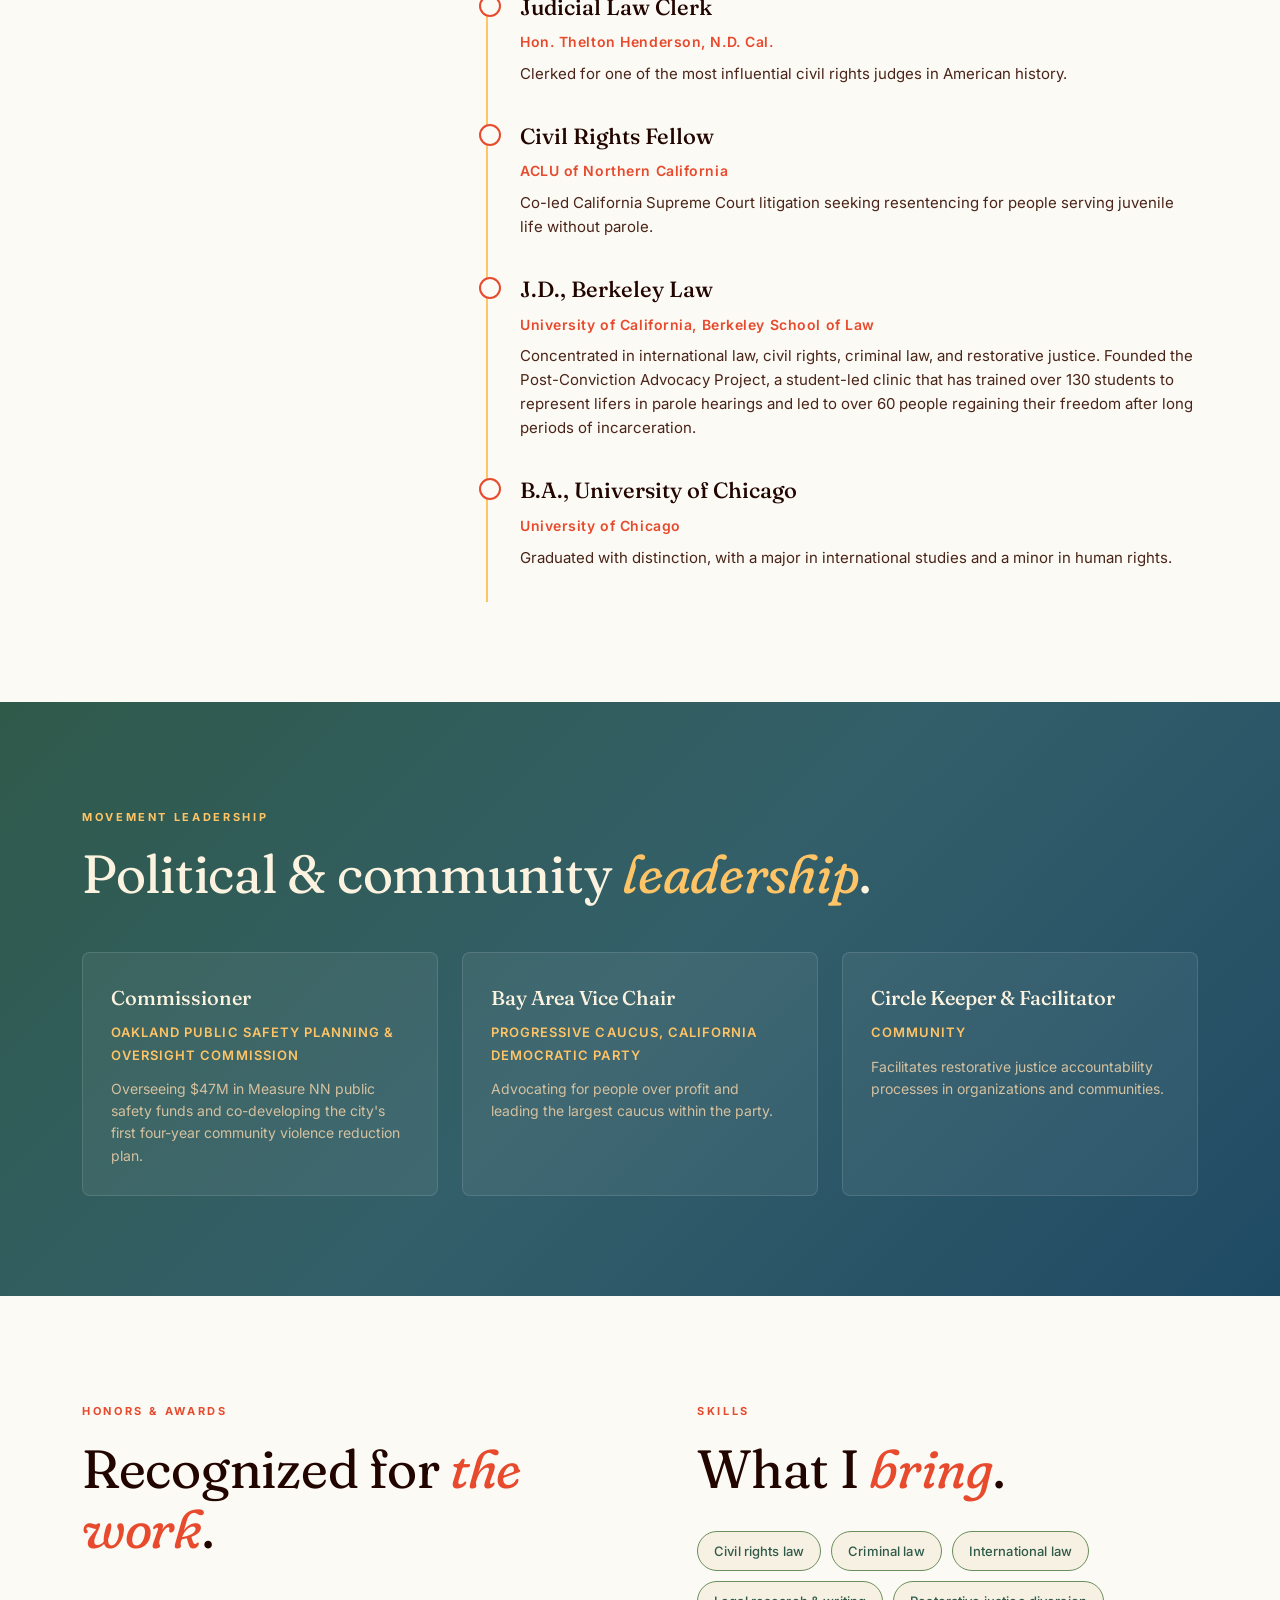
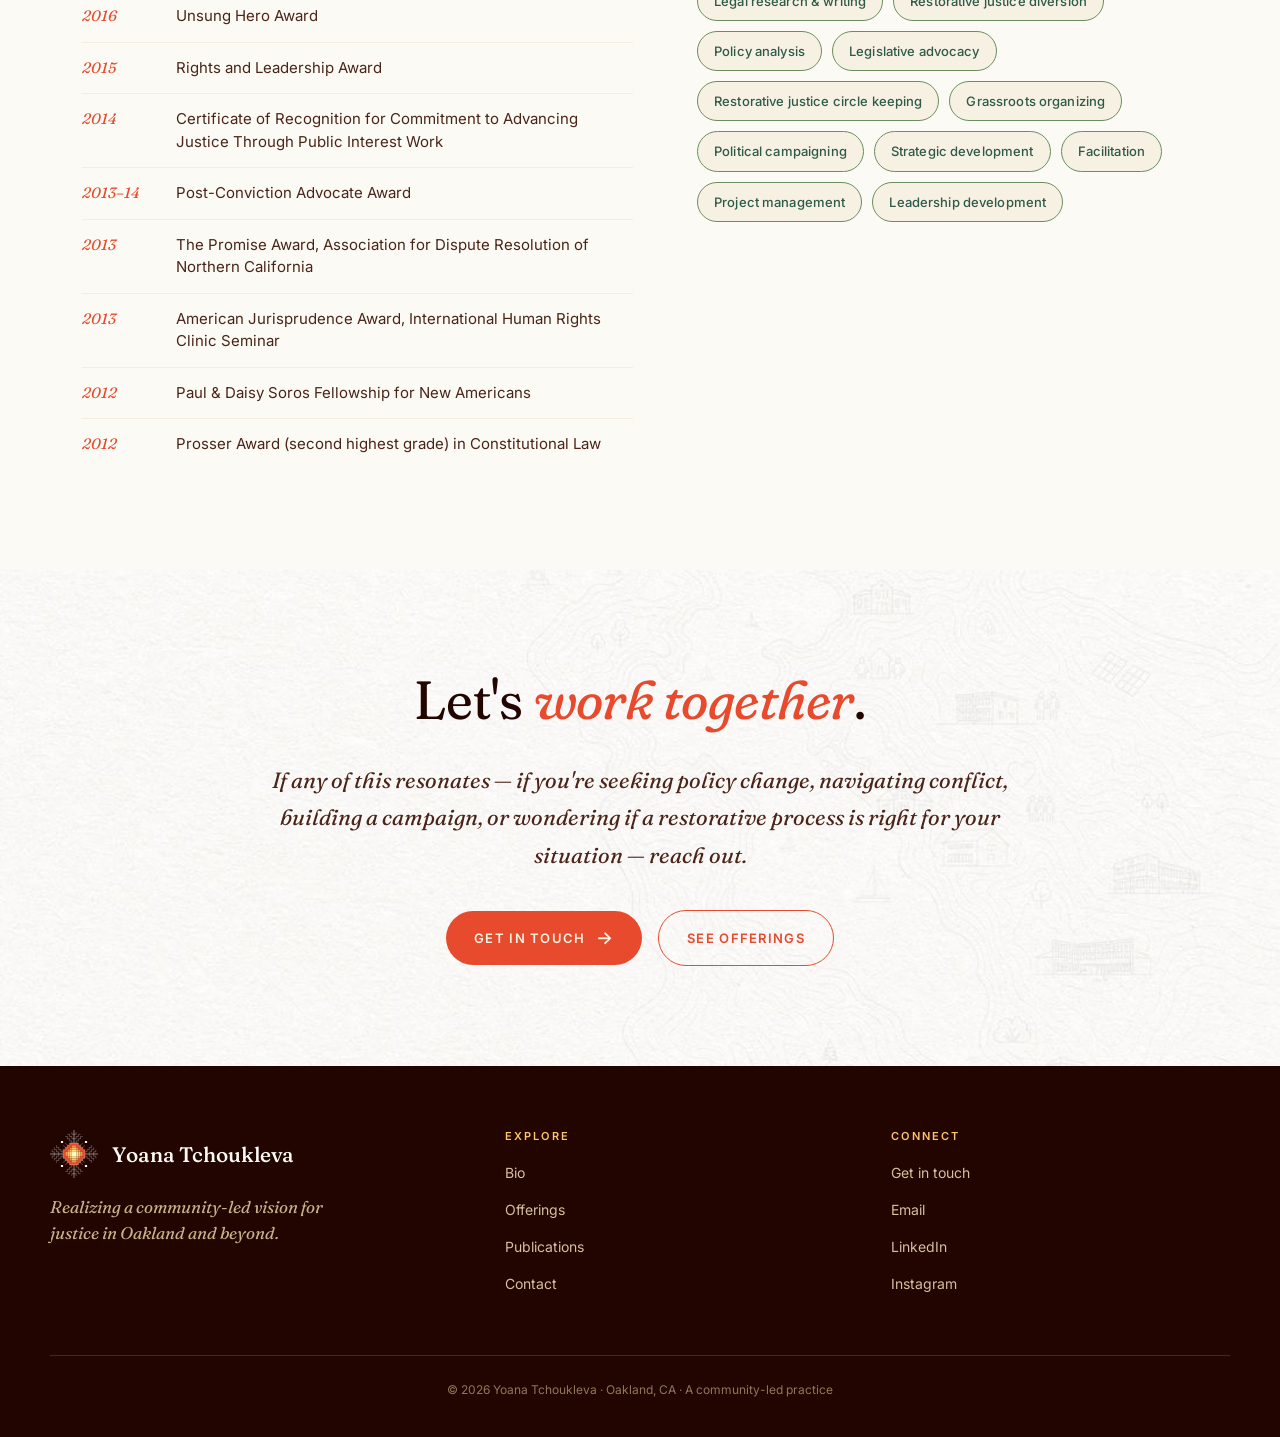
==== commit d17c5f03: "Update bio page: Chair to Commissioner, reorder skills list" ====
--- a/bio.html
+++ b/bio.html
@@ -428,7 +428,7 @@
     <h2 class="section-title">Political &amp; community <em>leadership</em>.</h2>
     <div class="roles-grid">
       <div class="role-card">
-        <div class="role">Chair</div>
+        <div class="role">Commissioner</div>
         <span class="org">Oakland Public Safety Planning &amp; Oversight Commission</span>
         <p>Overseeing $47M in Measure NN public safety funds and co-developing the city's first four-year community violence reduction plan.</p>
       </div>
@@ -468,9 +468,11 @@
         <div class="section-eyebrow">Skills</div>
         <h2 class="section-title">What I <em>bring</em>.</h2>
         <div class="skills-tags">
+          <span>Civil rights law</span>
+          <span>Criminal law</span>
+          <span>International law</span>
           <span>Legal research &amp; writing</span>
           <span>Restorative justice diversion</span>
-          <span>International law</span>
           <span>Policy analysis</span>
           <span>Legislative advocacy</span>
           <span>Restorative justice circle keeping</span>
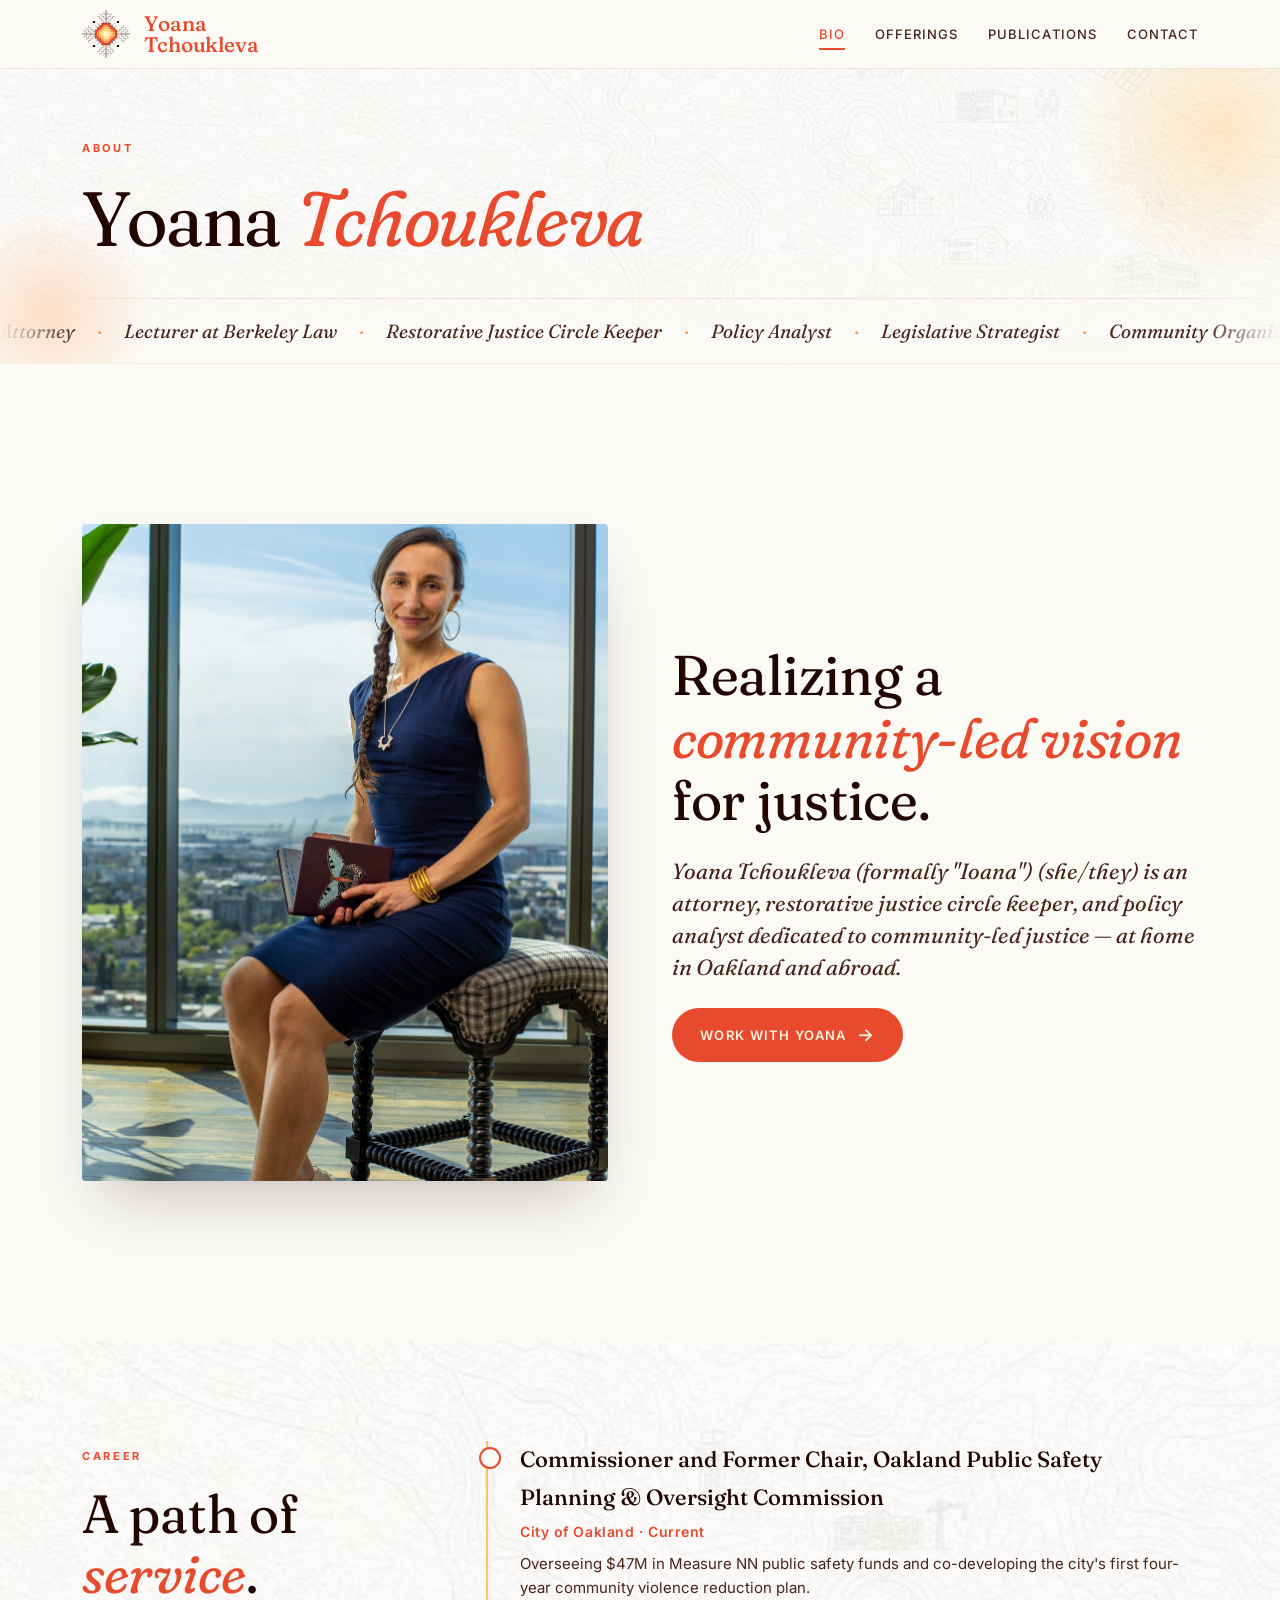
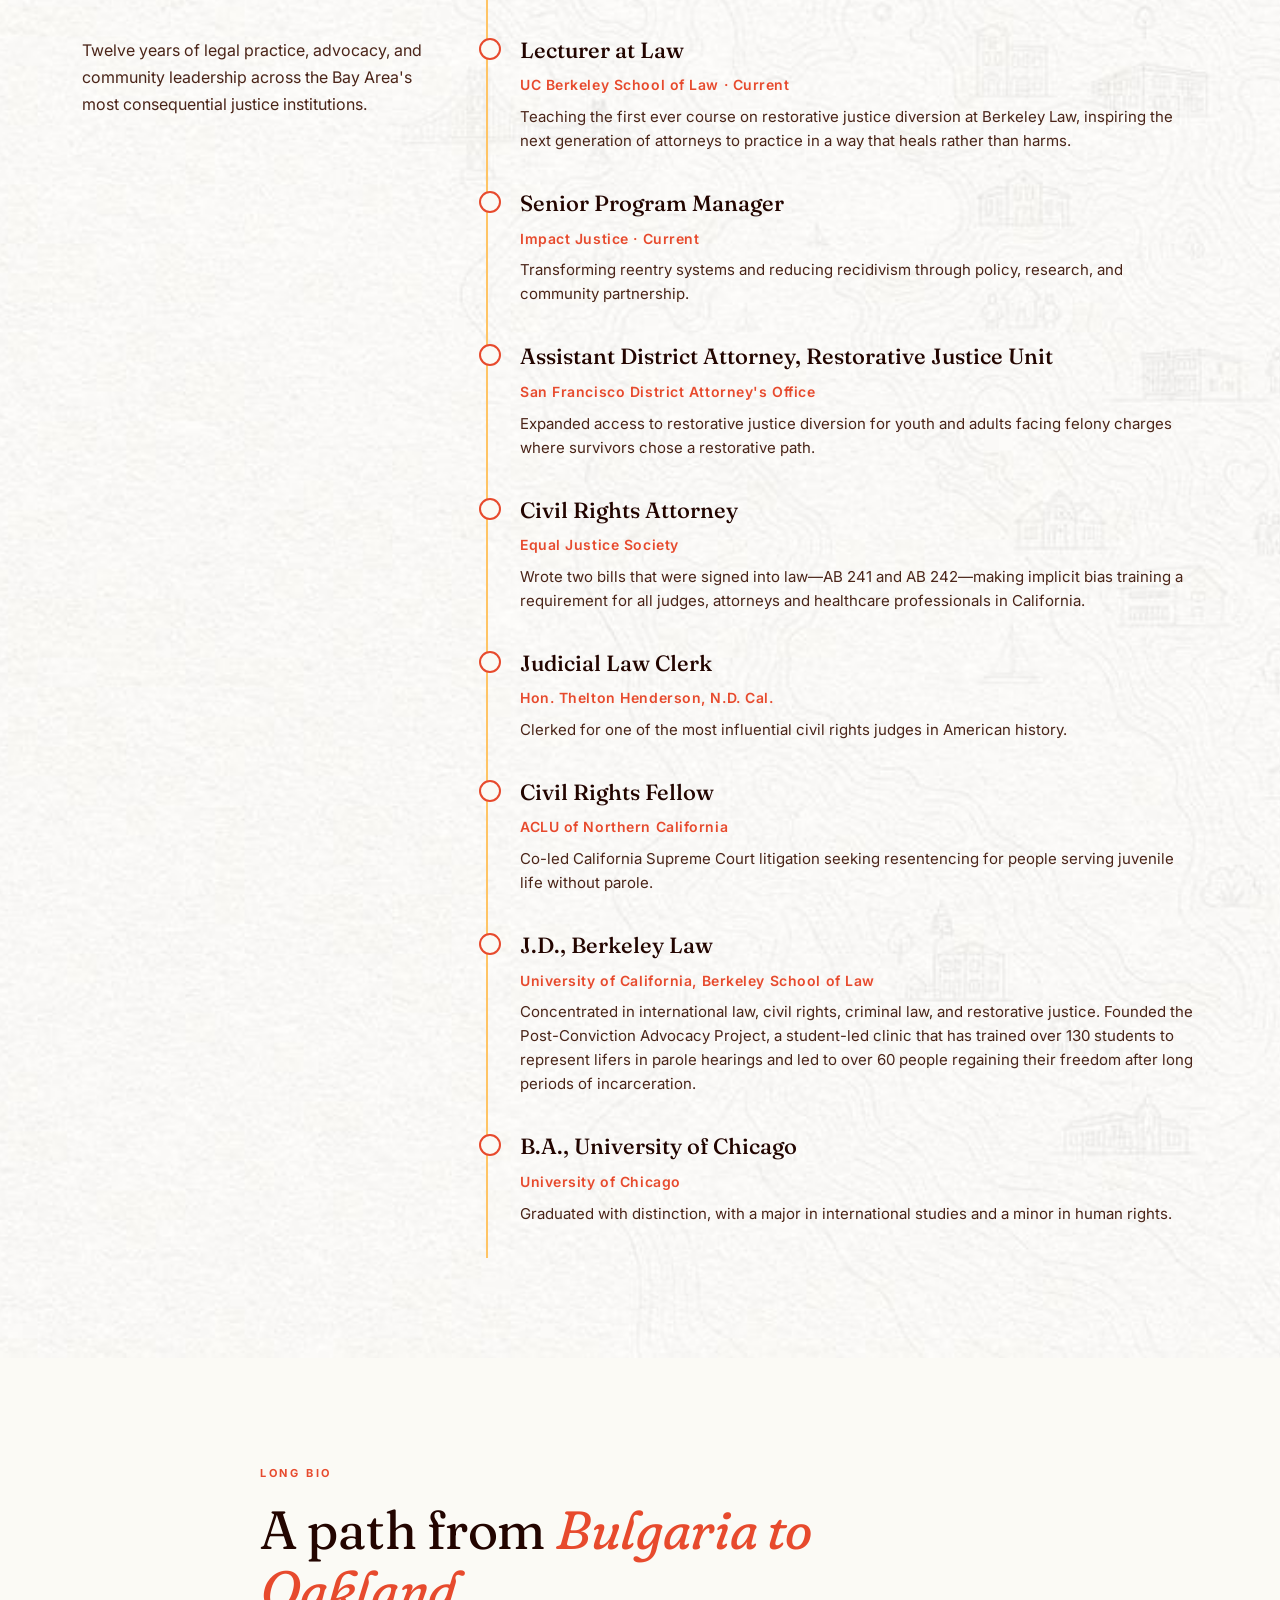
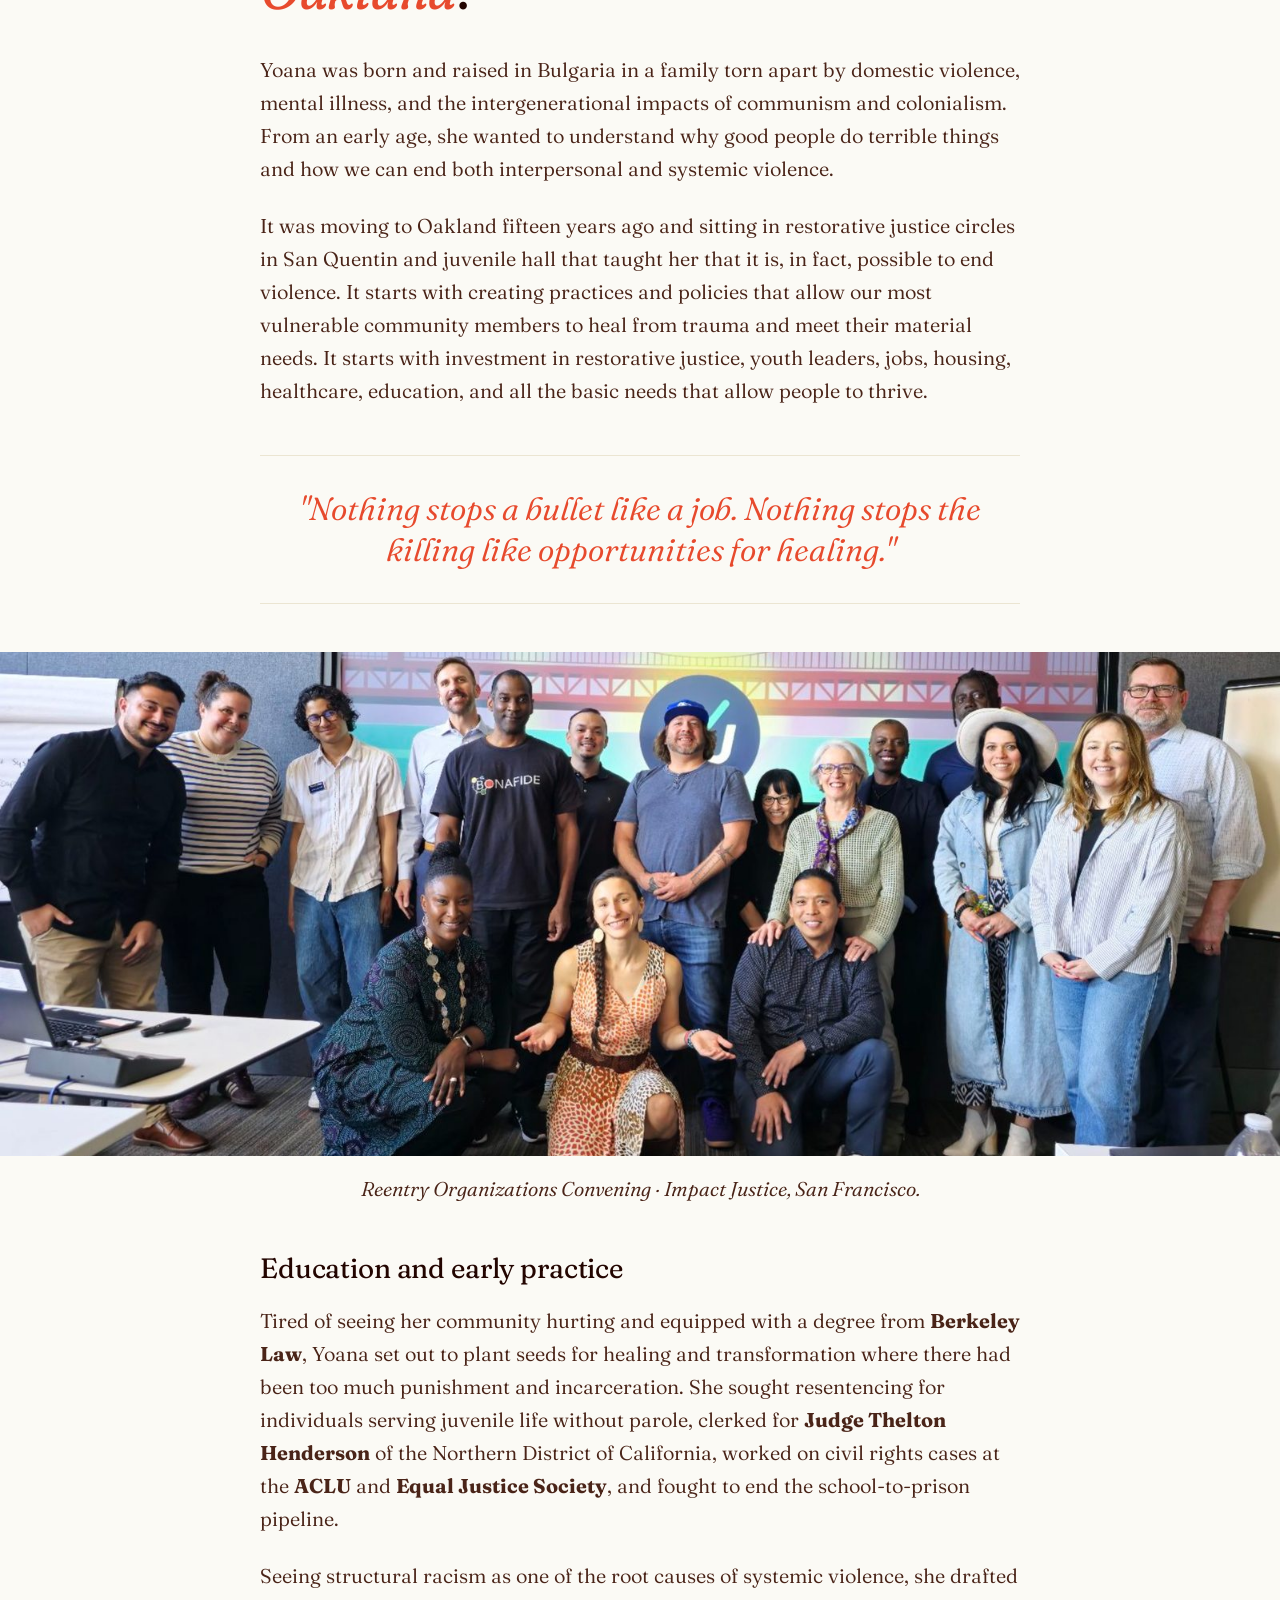
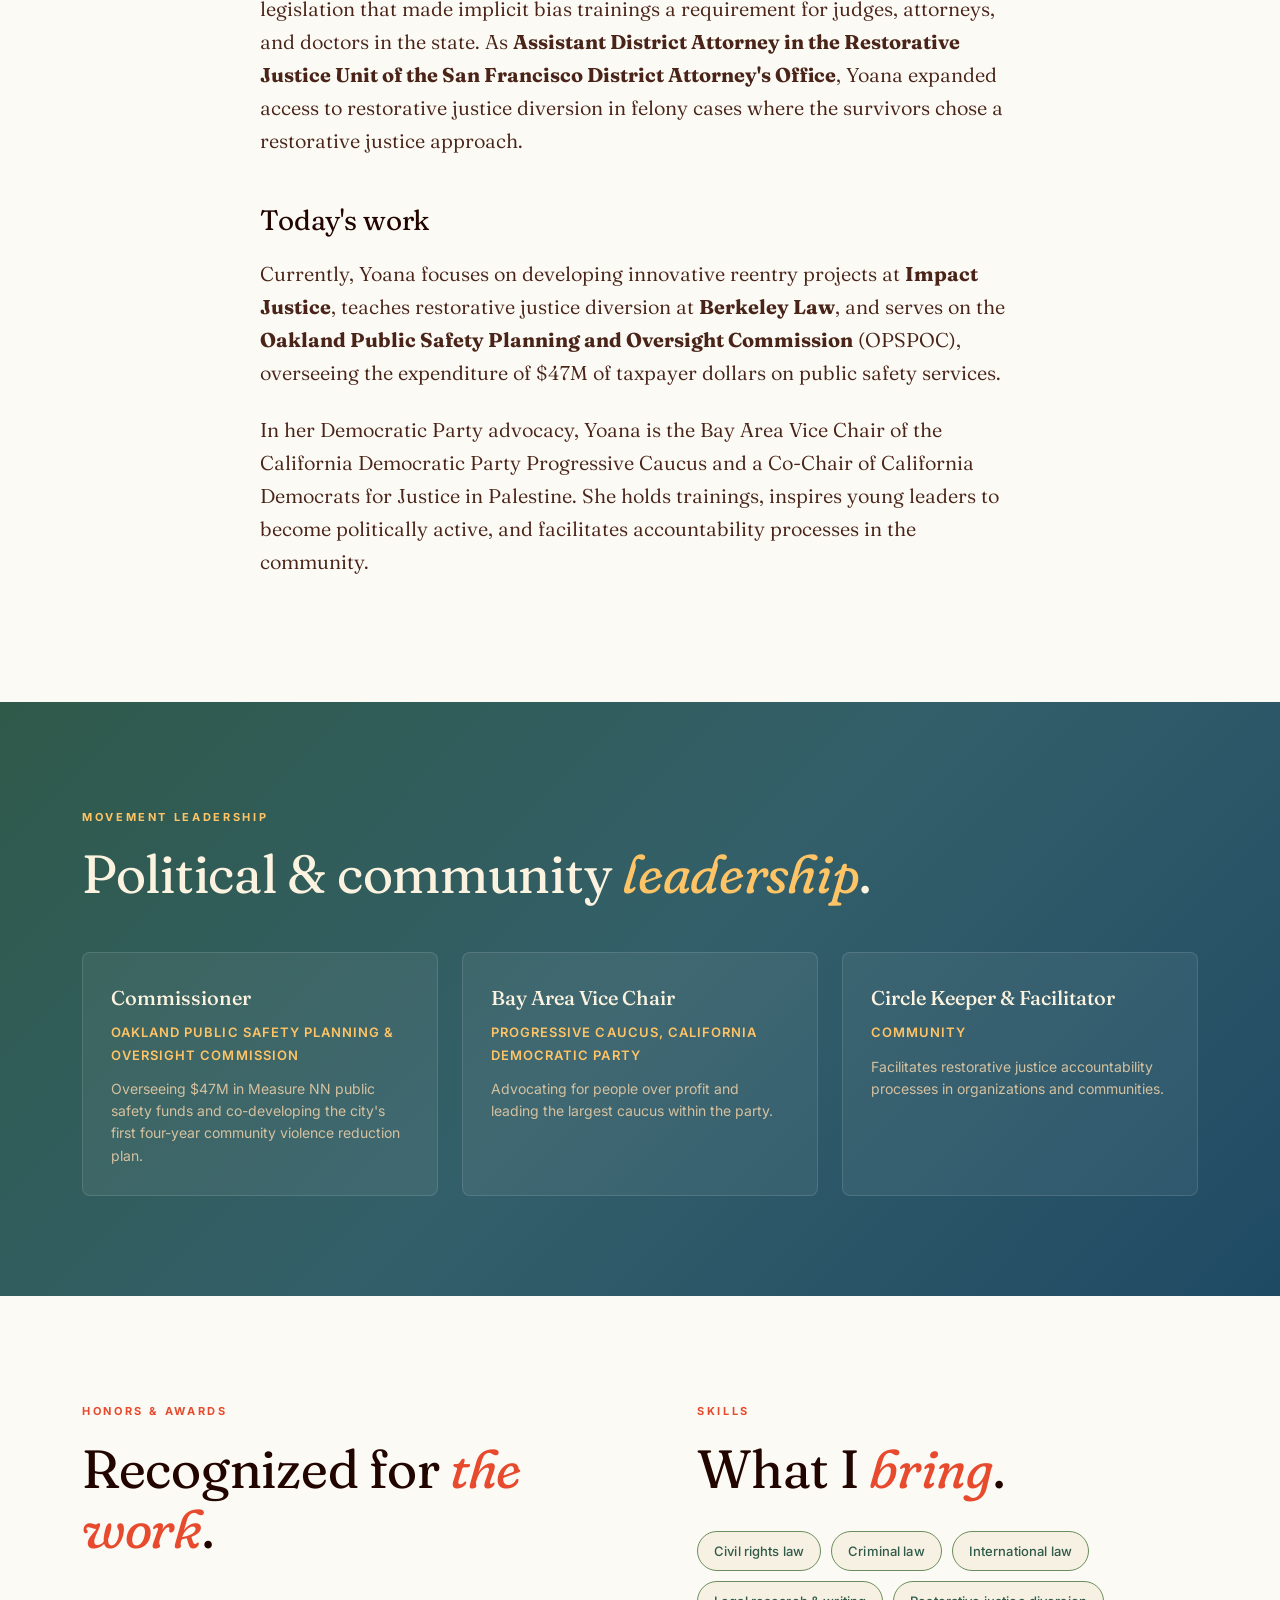
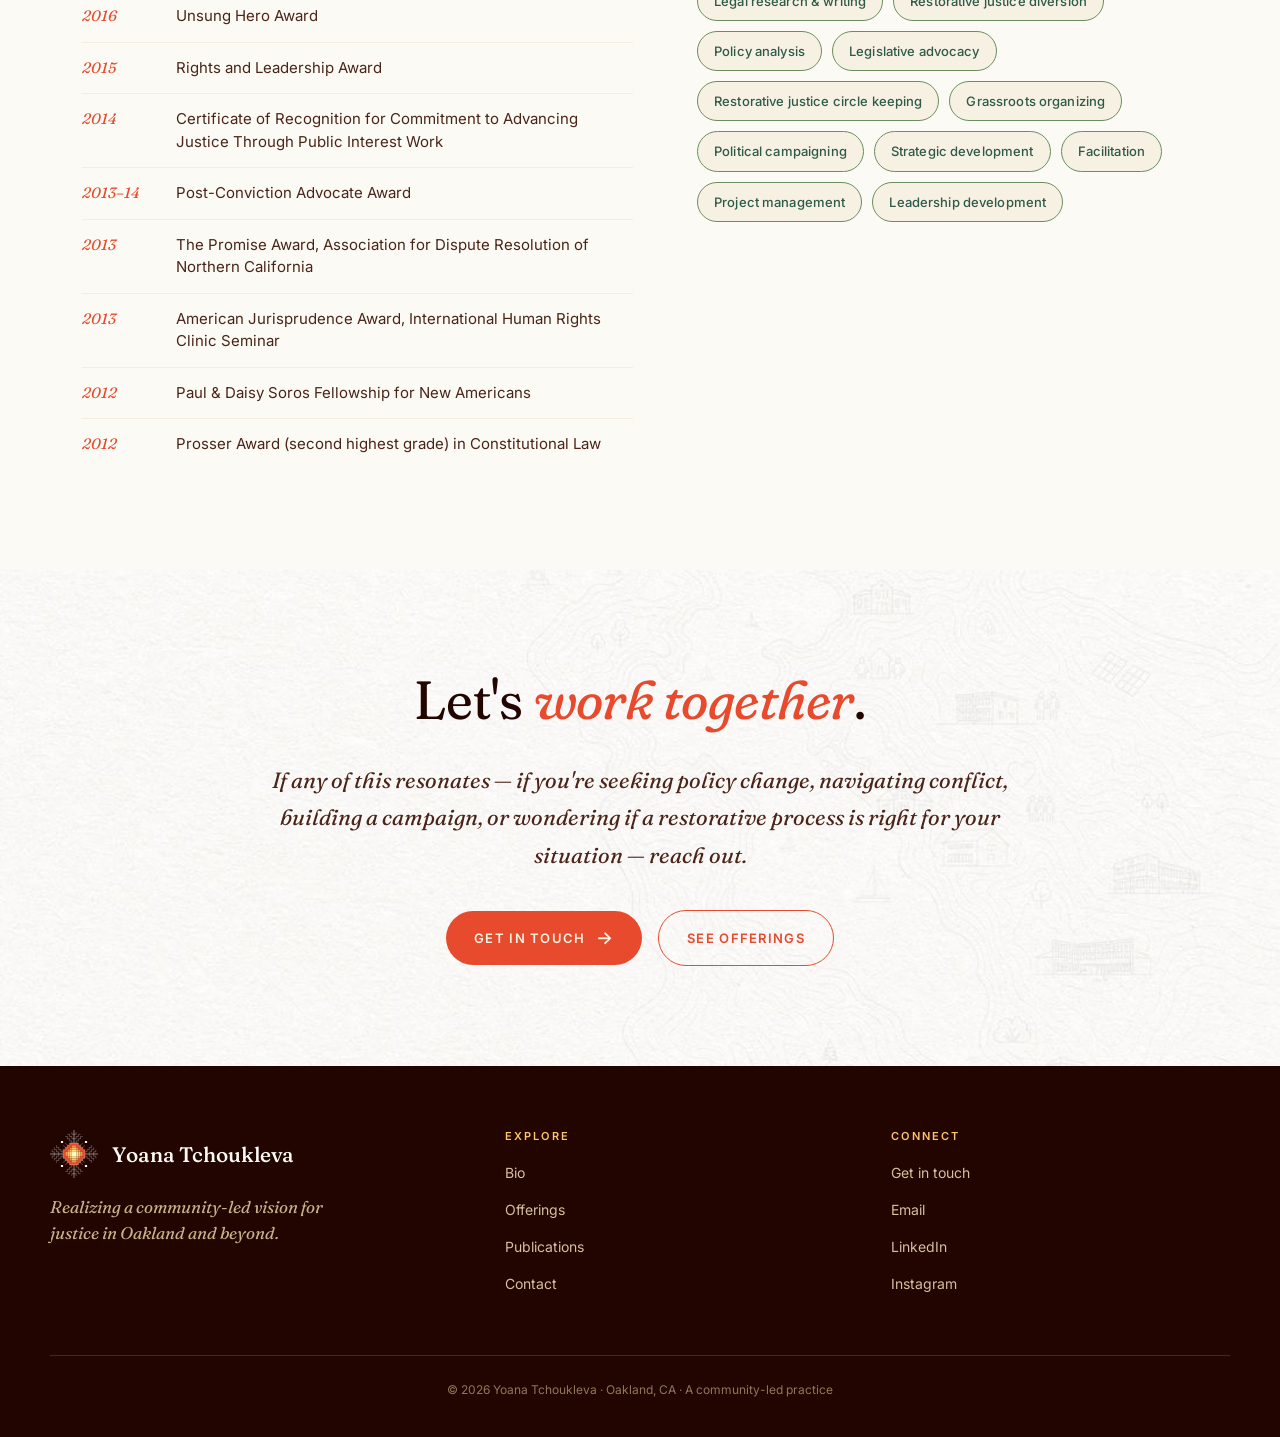
==== commit 3c3b72ad: "Bio: move Path of Service timeline above the long bio Swap the two sections' backgrounds so the page" ====
--- a/bio.html
+++ b/bio.html
@@ -8,6 +8,16 @@
 <link rel="preconnect" href="https://fonts.gstatic.com" crossorigin>
 <link href="https://fonts.googleapis.com/css2?family=Fraunces:ital,opsz,wght,SOFT,WONK@0,9..144,300..700,0..100,0..1;1,9..144,300..700,0..100,0..1&family=Inter:wght@300;400;500;600;700&display=swap" rel="stylesheet">
 <link rel="icon" type="image/svg+xml" href="logo-mark.svg">
+<meta property="og:type" content="website" />
+<meta property="og:site_name" content="Yoana Tchoukleva" />
+<meta property="og:title" content="Bio — Yoana Tchoukleva" />
+<meta property="og:url" content="https://yoana.live/bio.html" />
+<meta property="og:image" content="https://yoana.live/assets/yoana-portrait-butterfly-book.jpg" />
+<meta property="og:image:width" content="1055" />
+<meta property="og:image:height" content="1600" />
+<meta property="og:image:alt" content="Portrait of Yoana Tchoukleva" />
+<meta name="twitter:card" content="summary_large_image" />
+<meta name="twitter:image" content="https://yoana.live/assets/yoana-portrait-butterfly-book.jpg" />
 <link rel="stylesheet" href="styles.css">
 <style>
   .bio-hero {
@@ -51,7 +61,7 @@
   }
 
   .bio-narrative {
-    background: url('assets/texture.jpg') center/cover, var(--bg-warm);
+    background: var(--bg);
     padding: 100px 0;
   }
   .bio-narrative .narrow p {
@@ -97,7 +107,7 @@
   }
 
   .timeline {
-    background: var(--bg);
+    background: url('assets/texture.jpg') center/cover, var(--bg-warm);
     padding: 100px 0;
   }
   .timeline-grid {
@@ -327,40 +337,6 @@
   </div>
 </section>
 
-<!-- NARRATIVE BIO -->
-<section class="bio-narrative">
-  <div class="container">
-    <div class="narrow">
-      <div class="section-eyebrow">Long Bio</div>
-      <h2 class="section-title">A path from <em>Bulgaria to Oakland</em>.</h2>
-
-      <p>Yoana was born and raised in Bulgaria in a family torn apart by domestic violence, mental illness, and the intergenerational impacts of communism and colonialism. From an early age, she wanted to understand why good people do terrible things and how we can end both interpersonal and systemic violence.</p>
-
-      <p>It was moving to Oakland fifteen years ago and sitting in restorative justice circles in San Quentin and juvenile hall that taught her that it is, in fact, possible to end violence. It starts with creating practices and policies that allow our most vulnerable community members to heal from trauma and meet their material needs. It starts with investment in restorative justice, youth leaders, jobs, housing, healthcare, education, and all the basic needs that allow people to thrive.</p>
-
-      <p class="pullquote">"Nothing stops a bullet like a job. Nothing stops the killing like opportunities for healing."</p>
-    </div>
-  </div>
-
-  <div class="bio-image-wide" aria-label="Oakland community"></div>
-
-  <div class="container">
-    <div class="narrow">
-      <p class="bio-image-caption">Reentry Organizations Convening · Impact Justice, San Francisco.</p>
-
-      <h3>Education and early practice</h3>
-      <p>Tired of seeing her community hurting and equipped with a degree from <strong>Berkeley Law</strong>, Yoana set out to plant seeds for healing and transformation where there had been too much punishment and incarceration. She sought resentencing for individuals serving juvenile life without parole, clerked for <strong>Judge Thelton Henderson</strong> of the Northern District of California, worked on civil rights cases at the <strong>ACLU</strong> and <strong>Equal Justice Society</strong>, and fought to end the school-to-prison pipeline.</p>
-
-      <p>Seeing structural racism as one of the root causes of systemic violence, she drafted legislation that made implicit bias trainings a requirement for judges, attorneys, and doctors in the state. As <strong>Assistant District Attorney in the Restorative Justice Unit of the San Francisco District Attorney's Office</strong>, Yoana expanded access to restorative justice diversion in felony cases where the survivors chose a restorative justice approach.</p>
-
-      <h3>Today's work</h3>
-      <p>Currently, Yoana focuses on developing innovative reentry projects at <strong>Impact Justice</strong>, teaches restorative justice diversion at <strong>Berkeley Law</strong>, and serves on the <strong>Oakland Public Safety Planning and Oversight Commission</strong> (OPSPOC), overseeing the expenditure of $47M of taxpayer dollars on public safety services.</p>
-
-      <p>In her Democratic Party advocacy, Yoana is the Bay Area Vice Chair of the California Democratic Party Progressive Caucus and a Co-Chair of California Democrats for Justice in Palestine. She holds trainings, inspires young leaders to become politically active, and facilitates accountability processes in the community.</p>
-    </div>
-  </div>
-</section>
-
 <!-- CAREER TIMELINE -->
 <section class="timeline">
   <div class="container">
@@ -417,6 +393,40 @@
           <p class="desc">Graduated with distinction, with a major in international studies and a minor in human rights.</p>
         </li>
       </ul>
+    </div>
+  </div>
+</section>
+
+<!-- NARRATIVE BIO -->
+<section class="bio-narrative">
+  <div class="container">
+    <div class="narrow">
+      <div class="section-eyebrow">Long Bio</div>
+      <h2 class="section-title">A path from <em>Bulgaria to Oakland</em>.</h2>
+
+      <p>Yoana was born and raised in Bulgaria in a family torn apart by domestic violence, mental illness, and the intergenerational impacts of communism and colonialism. From an early age, she wanted to understand why good people do terrible things and how we can end both interpersonal and systemic violence.</p>
+
+      <p>It was moving to Oakland fifteen years ago and sitting in restorative justice circles in San Quentin and juvenile hall that taught her that it is, in fact, possible to end violence. It starts with creating practices and policies that allow our most vulnerable community members to heal from trauma and meet their material needs. It starts with investment in restorative justice, youth leaders, jobs, housing, healthcare, education, and all the basic needs that allow people to thrive.</p>
+
+      <p class="pullquote">"Nothing stops a bullet like a job. Nothing stops the killing like opportunities for healing."</p>
+    </div>
+  </div>
+
+  <div class="bio-image-wide" aria-label="Oakland community"></div>
+
+  <div class="container">
+    <div class="narrow">
+      <p class="bio-image-caption">Reentry Organizations Convening · Impact Justice, San Francisco.</p>
+
+      <h3>Education and early practice</h3>
+      <p>Tired of seeing her community hurting and equipped with a degree from <strong>Berkeley Law</strong>, Yoana set out to plant seeds for healing and transformation where there had been too much punishment and incarceration. She sought resentencing for individuals serving juvenile life without parole, clerked for <strong>Judge Thelton Henderson</strong> of the Northern District of California, worked on civil rights cases at the <strong>ACLU</strong> and <strong>Equal Justice Society</strong>, and fought to end the school-to-prison pipeline.</p>
+
+      <p>Seeing structural racism as one of the root causes of systemic violence, she drafted legislation that made implicit bias trainings a requirement for judges, attorneys, and doctors in the state. As <strong>Assistant District Attorney in the Restorative Justice Unit of the San Francisco District Attorney's Office</strong>, Yoana expanded access to restorative justice diversion in felony cases where the survivors chose a restorative justice approach.</p>
+
+      <h3>Today's work</h3>
+      <p>Currently, Yoana focuses on developing innovative reentry projects at <strong>Impact Justice</strong>, teaches restorative justice diversion at <strong>Berkeley Law</strong>, and serves on the <strong>Oakland Public Safety Planning and Oversight Commission</strong> (OPSPOC), overseeing the expenditure of $47M of taxpayer dollars on public safety services.</p>
+
+      <p>In her Democratic Party advocacy, Yoana is the Bay Area Vice Chair of the California Democratic Party Progressive Caucus and a Co-Chair of California Democrats for Justice in Palestine. She holds trainings, inspires young leaders to become politically active, and facilitates accountability processes in the community.</p>
     </div>
   </div>
 </section>
--- a/styles.css
+++ b/styles.css
@@ -122,7 +122,8 @@
 .nav-tabs a:hover { color: var(--red); border-bottom-color: var(--sun); }
 .nav-tabs a.active { color: var(--red); border-bottom-color: var(--red); }
 @media (max-width: 760px) {
-  .nav-tabs { gap: 18px; }
+  .nav-inner { flex-wrap: wrap; row-gap: 10px; min-height: 0; padding: 12px 20px; }
+  .nav-tabs { flex: 1 1 100%; justify-content: center; flex-wrap: wrap; gap: 10px 18px; }
   .nav-tabs a { font-size: 11px; }
   .logo .logo-name { display: none; }
 }
@@ -180,6 +181,11 @@
   font-variation-settings: "SOFT" 100;
 }
 
+.why p {
+  font-family: 'Fraunces', serif;
+  font-size: 20px;
+}
+
 /* ============================================================
    PAGE HEADER (for non-home pages)
    ============================================================ */
